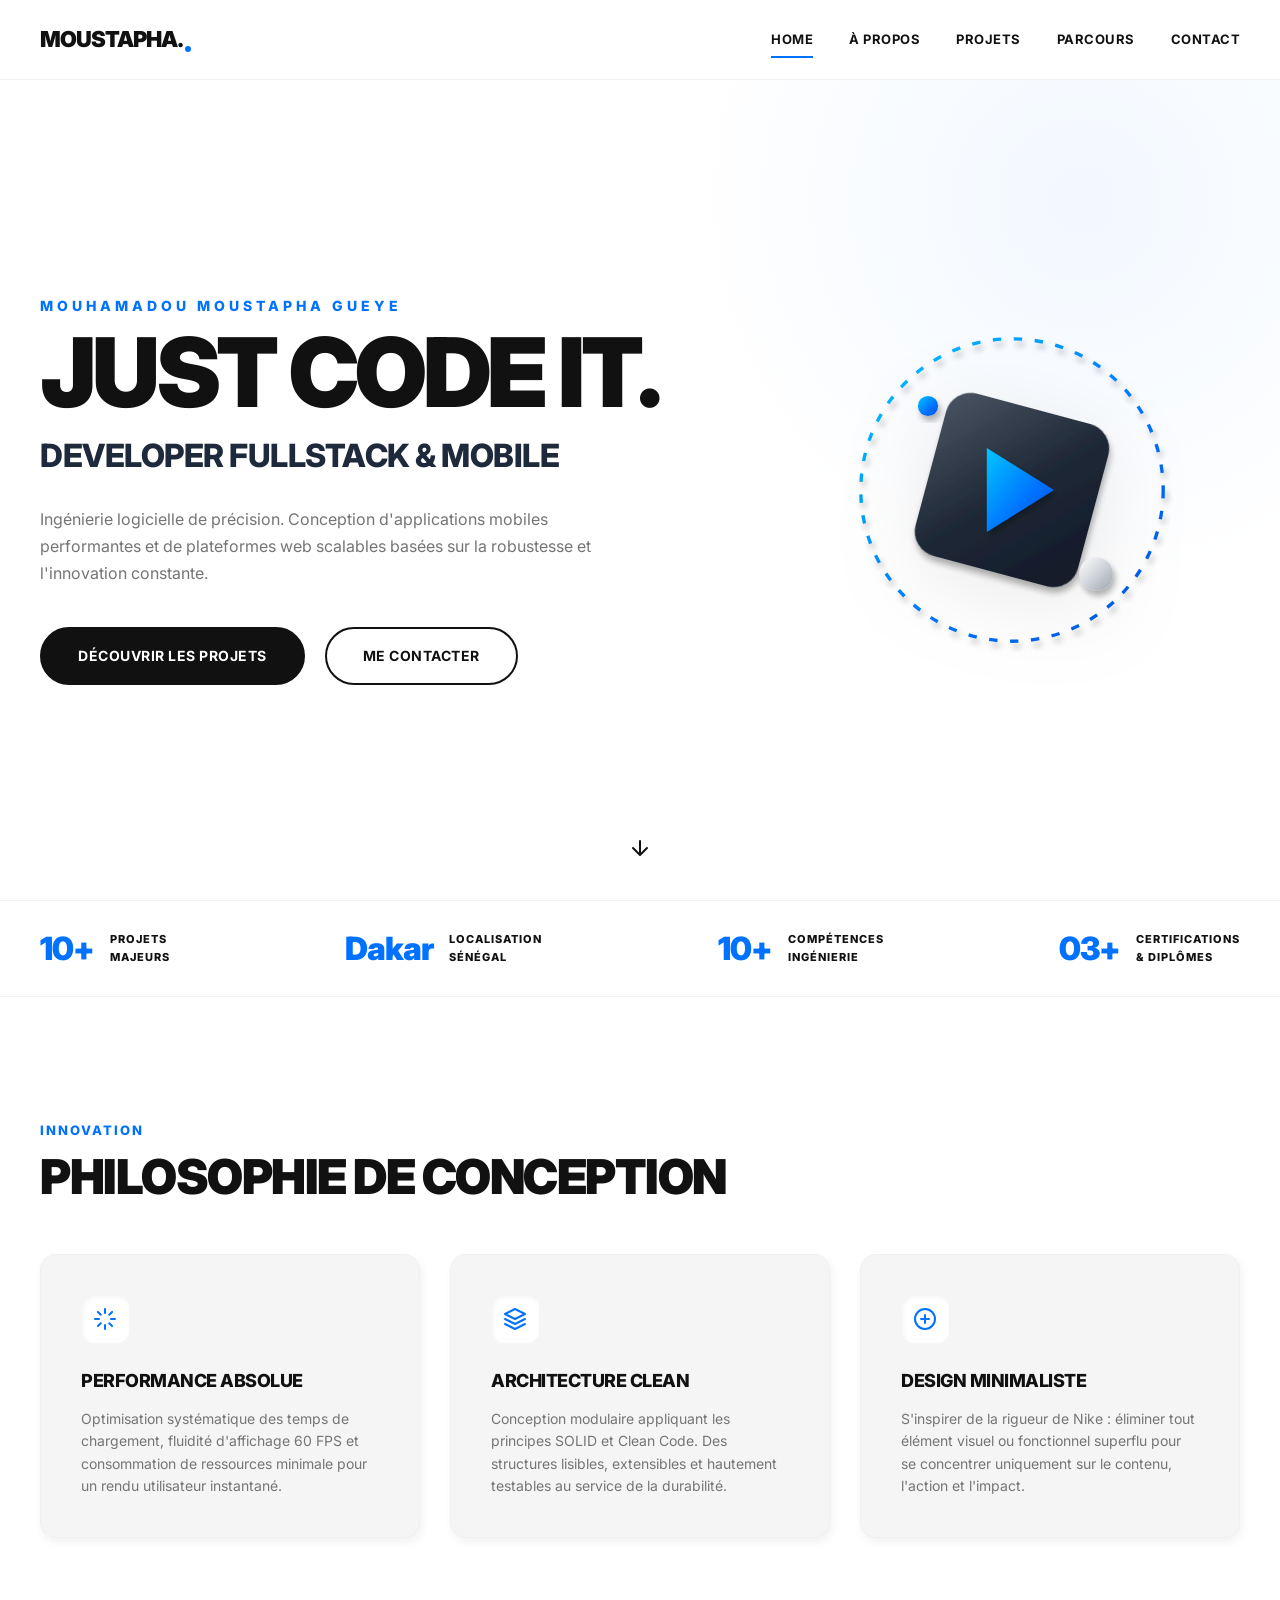
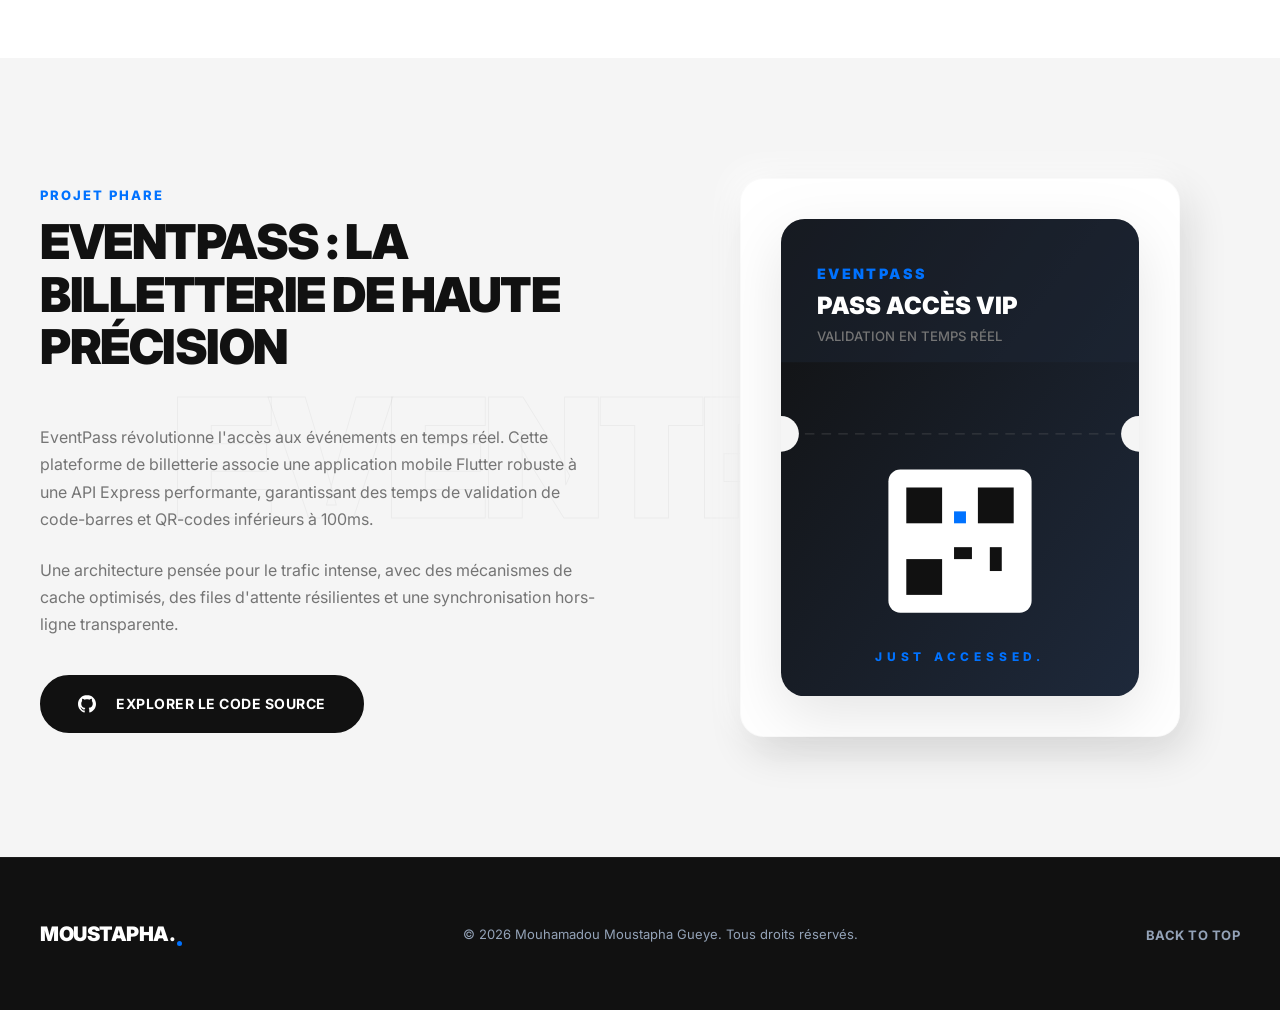
==== index.html @ a635ff98 "its mine" ====
<!DOCTYPE html>
<html lang="fr">

<head>
    <meta charset="UTF-8">
    <meta name="viewport" content="width=device-width, initial-scale=1.0">
    <title>MOUSTAPHA. | Développeur Fullstack & Mobile (Home)</title>
    <meta name="description"
        content="Page d'accueil du portfolio de Mouhamadou Moustapha Gueye. Ingénierie logicielle de précision.">
    <!-- Google Fonts: Inter -->
    <link rel="preconnect" href="https://fonts.googleapis.com">
    <link rel="preconnect" href="https://fonts.gstatic.com" crossorigin>
    <link href="https://fonts.googleapis.com/css2?family=Inter:wght@300;400;500;600;700;800;900&display=swap"
        rel="stylesheet">
    <!-- Main Stylesheet -->
    <link rel="stylesheet" href="style.css">
</head>

<body>

    <!-- Header / Navigation -->
    <header class="site-header">
        <div class="header-container">
            <a href="index.html" class="logo" id="logo-nav">MOUSTAPHA.</a>

            <nav class="nav-links" id="nav-links">
                <a href="index.html" class="nav-link">Home</a>
                <a href="about.html" class="nav-link">À Propos</a>
                <a href="projects.html" class="nav-link">Projets</a>
                <a href="skills.html" class="nav-link">Parcours</a>
                <a href="contact.html" class="nav-link">Contact</a>
            </nav>

            <button class="mobile-menu-btn" id="mobile-menu-btn" aria-label="Menu principal">
                <span class="bar"></span>
                <span class="bar"></span>
                <span class="bar"></span>
            </button>
        </div>
    </header>

    <!-- Hero Section -->
    <section id="home" class="hero-section">
        <div class="hero-bg-accent"></div>
        <div class="hero-container">
            <div class="hero-content">
                <p class="hero-tagline scroll-anim">MOUHAMADOU MOUSTAPHA GUEYE</p>
                <h1 class="hero-title scroll-anim">
                    JUST CODE IT.
                </h1>
                <h2 class="hero-subtitle scroll-anim">
                    DEVELOPER FULLSTACK & MOBILE
                </h2>
                <p class="hero-description scroll-anim">
                    Ingénierie logicielle de précision. Conception d'applications mobiles performantes et de plateformes
                    web scalables basées sur la robustesse et l'innovation constante.
                </p>
                <div class="hero-actions scroll-anim">
                    <a href="projects.html" class="btn btn-primary" id="hero-btn-projects">Découvrir les Projets</a>
                    <a href="contact.html" class="btn btn-secondary" id="hero-btn-contact">Me Contacter</a>
                </div>
            </div>
            <div class="hero-visual scroll-anim">
                <!-- Abstract visual representation -->
                <svg class="hero-svg-graphic" viewBox="0 0 500 500" fill="none" xmlns="http://www.w3.org/2000/svg">
                    <defs>
                        <linearGradient id="gradient-azur-3d" x1="0%" y1="0%" x2="100%" y2="100%">
                            <stop offset="0%" stop-color="#00C6FF" />
                            <stop offset="60%" stop-color="#0072FF" />
                            <stop offset="100%" stop-color="#0052D4" />
                        </linearGradient>
                        <linearGradient id="gradient-dark-3d" x1="0%" y1="0%" x2="100%" y2="100%">
                            <stop offset="0%" stop-color="#4B5563" />
                            <stop offset="50%" stop-color="#1F2937" />
                            <stop offset="100%" stop-color="#111827" />
                        </linearGradient>
                        <linearGradient id="gradient-steel-3d" x1="0%" y1="0%" x2="100%" y2="100%">
                            <stop offset="0%" stop-color="#FFFFFF" />
                            <stop offset="50%" stop-color="#D1D5DB" />
                            <stop offset="100%" stop-color="#9CA3AF" />
                        </linearGradient>
                        <filter id="shadow-3d" x="-20%" y="-20%" width="150%" height="150%">
                            <feDropShadow dx="3" dy="6" stdDeviation="4" flood-color="#000000" flood-opacity="0.3" />
                        </filter>
                    </defs>
                    <circle cx="250" cy="250" r="180" stroke="url(#gradient-azur-3d)" stroke-width="4"
                        filter="url(#shadow-3d)" stroke-dasharray="10 15" />
                    <rect x="150" y="150" width="200" height="200" rx="30" fill="url(#gradient-dark-3d)"
                        filter="url(#shadow-3d)" transform="rotate(15 250 250)" />
                    <path d="M220 200L300 250L220 300Z" fill="url(#gradient-azur-3d)" filter="url(#shadow-3d)" />
                    <circle cx="150" cy="150" r="12" fill="url(#gradient-azur-3d)" filter="url(#shadow-3d)" />
                    <circle cx="350" cy="350" r="20" fill="url(#gradient-steel-3d)" filter="url(#shadow-3d)" />
                </svg>
            </div>
        </div>
        <div class="scroll-down-indicator">
            <a href="about.html" aria-label="Défiler vers le bas">
                <svg class="scroll-arrow" viewBox="0 0 24 24" width="24" height="24">
                    <path d="M12 5V19M12 19L5 12M12 19L19 12" stroke="#111111" stroke-width="2" stroke-linecap="round"
                        stroke-linejoin="round" />
                </svg>
            </a>
        </div>
    </section>

    <!-- Highlights Band -->
    <div class="home-highlights-band scroll-anim">
        <div class="container highlights-container">
            <div class="highlight-item">
                <span class="highlight-val">10+</span>
                <span class="highlight-txt">Projets<br>Majeurs</span>
            </div>
            <div class="highlight-item">
                <span class="highlight-val">Dakar</span>
                <span class="highlight-txt">Localisation<br>Sénégal</span>
            </div>
            <div class="highlight-item">
                <span class="highlight-val">10+</span>
                <span class="highlight-txt">Compétences<br>Ingénierie</span>
            </div>
            <div class="highlight-item">
                <span class="highlight-val">03+</span>
                <span class="highlight-txt">Certifications<br>& Diplômes</span>
            </div>
        </div>
    </div>

    <!-- Piliers / Philosophie Section -->
    <section class="philosophy-section">
        <div class="container">
            <div class="section-header scroll-anim">
                <span class="section-tag">INNOVATION</span>
                <h2 class="section-title">PHILOSOPHIE DE CONCEPTION</h2>
            </div>

            <div class="philosophy-grid">
                <!-- Card 1: Performance -->
                <div class="philosophy-card scroll-anim" id="phi-performance">
                    <div class="phi-icon">
                        <!-- Speed Gauge SVG -->
                        <svg viewBox="0 0 24 24" width="24" height="24" fill="none" stroke="#0072FF" stroke-width="2"
                            stroke-linecap="round" stroke-linejoin="round">
                            <path
                                d="M12 2v4M12 18v4M4.93 4.93l2.83 2.83M16.24 16.24l2.83 2.83M2 12h4M18 12h4M4.93 19.07l2.83-2.83M16.24 7.76l2.83-2.83" />
                        </svg>
                    </div>
                    <h3>Performance Absolue</h3>
                    <p>Optimisation systématique des temps de chargement, fluidité d'affichage 60 FPS et consommation de
                        ressources minimale pour un rendu utilisateur instantané.</p>
                </div>

                <!-- Card 2: Clean Code -->
                <div class="philosophy-card scroll-anim" id="phi-architecture">
                    <div class="phi-icon">
                        <!-- Layers / Code Structure SVG -->
                        <svg viewBox="0 0 24 24" width="24" height="24" fill="none" stroke="#0072FF" stroke-width="2"
                            stroke-linecap="round" stroke-linejoin="round">
                            <polygon points="12 2 2 7 12 12 22 7 12 2" />
                            <polyline points="2 17 12 22 22 17" />
                            <polyline points="2 12 12 17 22 12" />
                        </svg>
                    </div>
                    <h3>Architecture Clean</h3>
                    <p>Conception modulaire appliquant les principes SOLID et Clean Code. Des structures lisibles,
                        extensibles et hautement testables au service de la durabilité.</p>
                </div>

                <!-- Card 3: Minimalist Design -->
                <div class="philosophy-card scroll-anim" id="phi-minimalism">
                    <div class="phi-icon">
                        <!-- Compass / Geometry SVG -->
                        <svg viewBox="0 0 24 24" width="24" height="24" fill="none" stroke="#0072FF" stroke-width="2"
                            stroke-linecap="round" stroke-linejoin="round">
                            <circle cx="12" cy="12" r="10" />
                            <path d="M12 8v8M8 12h8" />
                        </svg>
                    </div>
                    <h3>Design Minimaliste</h3>
                    <p>S'inspirer de la rigueur de Nike : éliminer tout élément visuel ou fonctionnel superflu pour se
                        concentrer uniquement sur le contenu, l'action et l'impact.</p>
                </div>
            </div>
        </div>
    </section>

    <!-- Section Projet Phare (Nike Billboard Style) -->
    <section class="featured-project-section">
        <div class="bg-watermark-text">EVENTPASS</div>

        <div class="container">
            <div class="featured-grid">

                <!-- Left: Info -->
                <div class="featured-info scroll-anim">
                    <div class="section-header">
                        <span class="section-tag">PROJET PHARE</span>
                        <h2 class="section-title">EVENTPASS : LA BILLETTERIE DE HAUTE PRÉCISION</h2>
                    </div>
                    <p class="about-paragraph" style="margin-bottom: 24px;">
                        EventPass révolutionne l'accès aux événements en temps réel. Cette plateforme de billetterie
                        associe une application mobile Flutter robuste à une API Express performante, garantissant des
                        temps de validation de code-barres et QR-codes inférieurs à 100ms.
                    </p>
                    <p class="about-paragraph" style="margin-bottom: 36px;">
                        Une architecture pensée pour le trafic intense, avec des mécanismes de cache optimisés, des
                        files d'attente résilientes et une synchronisation hors-ligne transparente.
                    </p>

                    <a href="https://github.com/Baay-Faal/eventpass.git" target="_blank" rel="noopener noreferrer"
                        class="btn btn-primary" id="featured-btn-github">
                        <svg viewBox="0 0 24 24" width="18" height="18" fill="#FFFFFF" style="display: inline-block; vertical-align: middle; margin-right: 8px;">
                            <path d="M12 0C5.37 0 0 5.37 0 12c0 5.302 3.438 9.8 8.207 11.387.599.111.793-.261.793-.577v-2.234c-3.338.724-4.033-1.416-4.033-1.416-.546-1.387-1.333-1.756-1.333-1.756-1.089-.745.083-.729.083-.729 1.205.084 1.839 1.237 1.839 1.237 1.07 1.834 2.807 1.304 3.492.997.107-.775.418-1.305.762-1.604-2.665-.305-5.467-1.334-5.467-5.93 0-1.311.469-2.381 1.235-3.221-.124-.303-.535-1.524.117-3.176 0 0 1.008-.322 3.301 1.23.957-.266 1.983-.399 3.003-.404 1.02.005 2.047.138 3.006.404 2.291-1.552 3.297-1.23 3.297-1.23.653 1.653.242 2.874.118 3.176.77.84 1.235 1.911 1.235 3.221 0 4.609-2.807 5.624-5.479 5.921.43.372.823 1.102.823 2.222v3.293c0 .319.192.694.801.576 4.765-1.589 8.199-6.086 8.199-11.386 0-6.627-5.373-12-12-12z"/>
                        </svg>
                        <span>Explorer le code source</span>
                    </a>
                </div>

                <!-- Right: Visual Ticket Mockup (Nike Ad Visual Style) -->
                <div class="featured-visual scroll-anim">
                    <div class="featured-card-3d">
                        <!-- 3D Ticket SVG Graphic -->
                        <svg viewBox="0 0 300 400" width="100%" height="auto"
                            style="filter: drop-shadow(0 20px 30px rgba(0,0,0,0.1));">
                            <defs>
                                <linearGradient id="ticket-grad" x1="0%" y1="0%" x2="100%" y2="100%">
                                    <stop offset="0%" stop-color="#111111" />
                                    <stop offset="100%" stop-color="#1E293B" />
                                </linearGradient>
                            </defs>
                            <!-- Card background -->
                            <rect width="300" height="400" rx="20" fill="url(#ticket-grad)" />
                            <!-- Glowing Top Border Accent -->
                            <path d="M 20 0 L 280 0 A 20 20 0 0 1 300 20 L 300 120 L 0 120 L 0 20 A 20 20 0 0 1 20 0 Z"
                                fill="#1E293B" opacity="0.4" />

                            <!-- Header Info -->
                            <text x="30" y="50" font-family="'Inter', sans-serif" font-weight="900" font-size="12"
                                fill="#0072FF" letter-spacing="2">EVENTPASS</text>
                            <text x="30" y="80" font-family="'Inter', sans-serif" font-weight="900" font-size="20"
                                fill="#FFFFFF">PASS ACCÈS VIP</text>
                            <text x="30" y="102" font-family="'Inter', sans-serif" font-weight="500" font-size="11"
                                fill="#757575">VALIDATION EN TEMPS RÉEL</text>

                            <!-- Middle cutouts (Ticket style) -->
                            <circle cx="0" cy="180" r="15" fill="#F5F5F5" />
                            <circle cx="300" cy="180" r="15" fill="#F5F5F5" />
                            <line x1="20" y1="180" x2="280" y2="180" stroke="#757575" stroke-dasharray="8 6"
                                stroke-width="1" opacity="0.3" />

                            <!-- Main Visual Code Representation (Abstract QR-code overlay) -->
                            <rect x="90" y="210" width="120" height="120" rx="10" fill="#FFFFFF" />
                            <!-- QR code lines -->
                            <rect x="105" y="225" width="30" height="30" fill="#111111" />
                            <rect x="165" y="225" width="30" height="30" fill="#111111" />
                            <rect x="105" y="285" width="30" height="30" fill="#111111" />
                            <!-- Little code details -->
                            <rect x="145" y="245" width="10" height="10" fill="#0072FF" />
                            <rect x="145" y="275" width="15" height="10" fill="#111111" />
                            <rect x="175" y="275" width="10" height="20" fill="#111111" />

                            <!-- Slogan -->
                            <text x="150" y="370" font-family="'Inter', sans-serif" font-weight="800" font-size="10"
                                fill="#0072FF" letter-spacing="4" text-anchor="middle">JUST ACCESSED.</text>
                        </svg>
                    </div>
                </div>

            </div>
        </div>
    </section>

    <!-- Footer -->
    <footer class="site-footer">
        <div class="container footer-container">
            <span class="footer-logo">MOUSTAPHA.</span>
            <p class="footer-copyright">&copy; 2026 Mouhamadou Moustapha Gueye. Tous droits réservés.</p>
            <div class="footer-bottom-links">
                <a href="#home">Back to top</a>
            </div>
        </div>
    </footer>

    <!-- Main JavaScript File -->
    <script src="script.js"></script>
</body>

</html>
---- style.css ----
/* ==========================================================================
   CSS DESIGN SYSTEM - NIKE INSPIRED DEVELOPER PORTFOLIO
   ========================================================================== */

/* --- Fonts & Root Variables --- */
:root {
    --color-azur: #0072FF;
    --color-azur-hover: #0052D4;
    --color-azur-light: rgba(0, 114, 255, 0.08);
    --color-dark: #111111;
    --color-gray-dark: #1E293B;
    --color-gray-medium: #757575;
    --color-gray-light: #F5F5F5;
    --color-white: #FFFFFF;
    
    --font-primary: 'Inter', -apple-system, BlinkMacSystemFont, "Segoe UI", Roboto, Helvetica, Arial, sans-serif;
    --header-height: 80px;
    --transition-smooth: all 0.4s cubic-bezier(0.16, 1, 0.3, 1);
    --transition-fast: all 0.2s ease;
    
    /* Premium 3D Shadow Tokens */
    --shadow-3d-sm: 2px 4px 10px rgba(0, 0, 0, 0.06), -2px -2px 10px rgba(255, 255, 255, 0.8);
    --shadow-3d-md: 4px 8px 24px rgba(0, 0, 0, 0.08), -4px -4px 20px rgba(255, 255, 255, 0.9);
    --shadow-3d-lg: 8px 16px 40px rgba(0, 0, 0, 0.12), -8px -8px 30px rgba(255, 255, 255, 0.9);
    --shadow-inset-3d: inset 2px 2px 5px rgba(0, 0, 0, 0.05), inset -2px -2px 5px rgba(255, 255, 255, 0.8);
}

/* --- Reset & Base Styles --- */
*, *::before, *::after {
    box-sizing: border-box;
    margin: 0;
    padding: 0;
}

html {
    scroll-behavior: smooth;
    scroll-padding-top: var(--header-height);
}

body {
    font-family: var(--font-primary);
    background-color: var(--color-white);
    color: var(--color-dark);
    line-height: 1.6;
    overflow-x: hidden;
    -webkit-font-smoothing: antialiased;
}

.container {
    width: 100%;
    max-width: 1300px;
    margin: 0 auto;
    padding: 0 40px;
}

a {
    color: inherit;
    text-decoration: none;
    transition: var(--transition-fast);
}

ul {
    list-style: none;
}

img, svg {
    max-width: 100%;
    height: auto;
    display: block;
}

/* --- Reusable Section Headers --- */
.section-header {
    margin-bottom: 50px;
}

.section-tag {
    font-size: 13px;
    font-weight: 800;
    letter-spacing: 2px;
    color: var(--color-azur);
    display: inline-block;
    margin-bottom: 10px;
    text-transform: uppercase;
}

.section-title {
    font-size: clamp(2rem, 4vw, 3rem);
    font-weight: 900;
    letter-spacing: -1.5px;
    text-transform: uppercase;
    line-height: 1.1;
    color: var(--color-dark);
}

/* --- Buttons --- */
.btn {
    display: inline-flex;
    align-items: center;
    justify-content: center;
    gap: 12px;
    padding: 16px 36px;
    font-size: 14px;
    font-weight: 700;
    letter-spacing: 0.5px;
    text-transform: uppercase;
    border-radius: 30px;
    cursor: pointer;
    transition: var(--transition-smooth);
    border: 2px solid transparent;
    text-align: center;
}

.btn-primary {
    background-color: var(--color-dark);
    color: var(--color-white);
    border-color: var(--color-dark);
}

.btn-primary:hover {
    background-color: var(--color-azur);
    border-color: var(--color-azur);
    transform: translateY(-2px);
    box-shadow: 0 10px 20px rgba(0, 114, 255, 0.2);
}

.btn-secondary {
    background-color: transparent;
    color: var(--color-dark);
    border-color: var(--color-dark);
}

.btn-secondary:hover {
    background-color: var(--color-gray-light);
    border-color: var(--color-azur);
    color: var(--color-azur);
    transform: translateY(-2px);
}

.btn-full-width {
    width: 100%;
}

.btn-icon {
    transition: transform 0.3s ease;
}

.btn:hover .btn-icon {
    transform: translate(3px, -2px);
}

/* --- Header / Navigation --- */
.site-header {
    position: fixed;
    top: 0;
    left: 0;
    width: 100%;
    height: var(--header-height);
    background: rgba(255, 255, 255, 0.95);
    backdrop-filter: blur(15px);
    -webkit-backdrop-filter: blur(15px);
    border-bottom: 1px solid rgba(0, 0, 0, 0.05);
    z-index: 1000;
    transition: var(--transition-smooth);
}

.site-header.scrolled {
    height: 70px;
    box-shadow: 0 10px 30px rgba(0, 0, 0, 0.04);
}

.header-container {
    max-width: 1400px;
    height: 100%;
    margin: 0 auto;
    padding: 0 40px;
    display: flex;
    align-items: center;
    justify-content: space-between;
}

.logo {
    font-size: 22px;
    font-weight: 900;
    letter-spacing: -1px;
    color: var(--color-dark);
    position: relative;
}

.logo::after {
    content: '';
    position: absolute;
    width: 6px;
    height: 6px;
    background-color: var(--color-azur);
    border-radius: 50%;
    bottom: 5px;
    right: -8px;
}

.nav-links {
    display: flex;
    gap: 36px;
}

.nav-link {
    font-size: 13px;
    font-weight: 700;
    letter-spacing: 0.5px;
    text-transform: uppercase;
    color: var(--color-dark);
    position: relative;
    padding: 8px 0;
}

.nav-link::after {
    content: '';
    position: absolute;
    bottom: 0;
    left: 0;
    width: 100%;
    height: 2px;
    background-color: var(--color-azur);
    transform: scaleX(0);
    transform-origin: right;
    transition: transform 0.3s cubic-bezier(0.16, 1, 0.3, 1);
}

.nav-link:hover::after,
.nav-link.active::after {
    transform: scaleX(1);
    transform-origin: left;
}

.nav-link:hover {
    color: var(--color-azur);
}

.mobile-menu-btn {
    display: none;
    background: none;
    border: none;
    cursor: pointer;
    flex-direction: column;
    gap: 6px;
    padding: 4px;
    z-index: 1001;
}

.mobile-menu-btn .bar {
    width: 25px;
    height: 2px;
    background-color: var(--color-dark);
    transition: var(--transition-fast);
}

/* Hamburger State */
.mobile-menu-btn.active .bar:nth-child(1) {
    transform: translateY(8px) rotate(45deg);
    background-color: var(--color-azur);
}
.mobile-menu-btn.active .bar:nth-child(2) {
    opacity: 0;
}
.mobile-menu-btn.active .bar:nth-child(3) {
    transform: translateY(-8px) rotate(-45deg);
    background-color: var(--color-azur);
}

/* --- Hero Section --- */
.hero-section {
    position: relative;
    min-height: 100vh;
    padding-top: var(--header-height);
    display: flex;
    align-items: center;
    background-color: var(--color-white);
    overflow: hidden;
}

.hero-bg-accent {
    position: absolute;
    top: -200px;
    right: -200px;
    width: 800px;
    height: 800px;
    border-radius: 50%;
    background: radial-gradient(circle, rgba(0, 114, 255, 0.05) 0%, rgba(255, 255, 255, 0) 70%);
    z-index: 0;
    pointer-events: none;
}

.hero-container {
    width: 100%;
    max-width: 1300px;
    margin: 0 auto;
    padding: 0 40px;
    display: grid;
    grid-template-columns: 1.2fr 0.8fr;
    gap: 60px;
    align-items: center;
    position: relative;
    z-index: 2;
}

.hero-tagline {
    font-size: 14px;
    font-weight: 800;
    letter-spacing: 4px;
    color: var(--color-azur);
    margin-bottom: 12px;
    text-transform: uppercase;
}

.hero-title {
    font-size: clamp(3rem, 7.5vw, 6rem);
    font-weight: 900;
    line-height: 0.9;
    letter-spacing: -4px;
    text-transform: uppercase;
    color: var(--color-dark);
    margin-bottom: 15px;
}

.hero-subtitle {
    font-size: clamp(1.2rem, 2.5vw, 2rem);
    font-weight: 800;
    letter-spacing: -0.5px;
    text-transform: uppercase;
    color: var(--color-gray-dark);
    margin-bottom: 24px;
}

.hero-description {
    font-size: 16px;
    color: var(--color-gray-medium);
    max-width: 580px;
    margin-bottom: 40px;
    line-height: 1.7;
}

.hero-actions {
    display: flex;
    gap: 20px;
    flex-wrap: wrap;
}

.hero-visual {
    display: flex;
    justify-content: center;
    align-items: center;
}

.hero-svg-graphic {
    width: 100%;
    max-width: 420px;
    filter: drop-shadow(0 20px 40px rgba(0, 0, 0, 0.08));
    animation: floatGraphic 6s ease-in-out infinite;
}

@keyframes floatGraphic {
    0%, 100% {
        transform: translateY(0) rotate(0deg);
    }
    50% {
        transform: translateY(-15px) rotate(2deg);
    }
}

.scroll-down-indicator {
    position: absolute;
    bottom: 40px;
    left: 50%;
    transform: translateX(-50%);
    z-index: 5;
    animation: bounceIndicator 2s infinite;
}

.scroll-arrow {
    display: block;
}

@keyframes bounceIndicator {
    0%, 20%, 50%, 80%, 100% {
        transform: translate(-50%, 0);
    }
    40% {
        transform: translate(-50%, -10px);
    }
    60% {
        transform: translate(-50%, -5px);
    }
}

/* --- À Propos (About Me) --- */
.about-section {
    padding: 120px 0;
    background-color: var(--color-white);
    border-top: 1px solid rgba(0, 0, 0, 0.05);
}

.about-grid {
    display: grid;
    grid-template-columns: 1.2fr 0.8fr;
    gap: 80px;
    align-items: center;
}

.about-highlight {
    font-size: clamp(1.4rem, 2.5vw, 2rem);
    font-weight: 700;
    line-height: 1.3;
    color: var(--color-dark);
    margin-bottom: 24px;
    letter-spacing: -0.5px;
}

.about-paragraph {
    font-size: 16px;
    color: var(--color-gray-medium);
    margin-bottom: 20px;
    line-height: 1.7;
}

.stats-grid {
    display: grid;
    grid-template-columns: repeat(3, 1fr);
    gap: 20px;
    margin-top: 40px;
}

.stat-card {
    background-color: var(--color-gray-light);
    padding: 24px 20px;
    border-radius: 12px;
    box-shadow: var(--shadow-3d-sm);
    transition: var(--transition-smooth);
}

.stat-card:hover {
    transform: translateY(-5px);
    box-shadow: var(--shadow-3d-md);
}

.stat-num {
    display: block;
    font-size: 32px;
    font-weight: 900;
    color: var(--color-azur);
    line-height: 1.1;
    margin-bottom: 6px;
}

.stat-label {
    font-size: 12px;
    font-weight: 700;
    color: var(--color-dark);
    text-transform: uppercase;
    letter-spacing: 0.5px;
}

.about-visual {
    display: flex;
    justify-content: center;
}

.experience-badge-3d {
    background-color: var(--color-white);
    padding: 40px;
    border-radius: 24px;
    box-shadow: var(--shadow-3d-md);
    width: 100%;
    max-width: 360px;
    text-align: center;
    border: 1px solid rgba(0, 0, 0, 0.02);
    transition: var(--transition-smooth);
}

.experience-badge-3d:hover {
    transform: scale(1.03) rotate(1deg);
    box-shadow: var(--shadow-3d-lg);
}

.badge-inner {
    display: flex;
    flex-direction: column;
    align-items: center;
}

.badge-icon-svg {
    margin-bottom: 24px;
}

.badge-title {
    font-size: 18px;
    font-weight: 800;
    color: var(--color-dark);
    margin-bottom: 6px;
    text-transform: uppercase;
}

.badge-desc {
    font-size: 13px;
    color: var(--color-gray-medium);
    font-weight: 500;
}

/* --- Projets Section (Nike Catalog Style) --- */
.projects-section {
    padding: 120px 0;
    background-color: var(--color-gray-light);
}

.projects-grid {
    display: grid;
    grid-template-columns: repeat(auto-fill, minmax(350px, 1fr));
    gap: 30px;
}

.project-card {
    background-color: var(--color-white);
    border-radius: 16px;
    overflow: hidden;
    display: flex;
    flex-direction: column;
    box-shadow: var(--shadow-3d-sm);
    transition: var(--transition-smooth);
    border: 1px solid rgba(0, 0, 0, 0.01);
}

.project-card:hover {
    transform: translateY(-8px);
    box-shadow: var(--shadow-3d-lg);
}

.project-card-header {
    padding: 24px 28px 0;
    display: flex;
    justify-content: space-between;
    align-items: flex-start;
}

.project-badge {
    font-size: 11px;
    font-weight: 800;
    color: var(--color-gray-medium);
    text-transform: uppercase;
    letter-spacing: 1px;
    background: var(--color-gray-light);
    padding: 6px 12px;
    border-radius: 15px;
}

.project-card-icon {
    display: flex;
    align-items: center;
    justify-content: center;
    padding: 8px;
    border-radius: 8px;
    background: var(--color-gray-light);
}

.project-card-body {
    padding: 24px 28px;
    flex-grow: 1;
}

.project-name {
    font-size: 22px;
    font-weight: 900;
    color: var(--color-dark);
    margin-bottom: 12px;
    text-transform: uppercase;
    letter-spacing: -0.5px;
}

.project-desc {
    font-size: 14px;
    color: var(--color-gray-medium);
    margin-bottom: 24px;
    line-height: 1.6;
}

.project-tech-tags {
    display: flex;
    flex-wrap: wrap;
    gap: 8px;
}

.tech-tag {
    font-size: 12px;
    font-weight: 600;
    color: var(--color-gray-dark);
    background-color: var(--color-gray-light);
    padding: 4px 10px;
    border-radius: 4px;
    border: 1px solid rgba(0, 0, 0, 0.03);
}

.project-card-footer {
    padding: 0 28px 28px;
}

.project-link {
    display: inline-flex;
    align-items: center;
    gap: 8px;
    font-size: 14px;
    font-weight: 700;
    text-transform: uppercase;
    letter-spacing: 0.5px;
    color: var(--color-dark);
    position: relative;
    padding-bottom: 4px;
}

.project-link::after {
    content: '';
    position: absolute;
    bottom: 0;
    left: 0;
    width: 100%;
    height: 2px;
    background-color: var(--color-azur);
    transform: scaleX(0);
    transform-origin: right;
    transition: transform 0.3s cubic-bezier(0.16, 1, 0.3, 1);
}

.link-arrow {
    transition: transform 0.3s ease;
}

.project-link:hover {
    color: var(--color-azur);
}

.project-link:hover::after {
    transform: scaleX(1);
    transform-origin: left;
}

.project-link:hover .link-arrow {
    transform: translateX(4px);
}

/* --- Parcours & Compétences Section --- */
.skills-section {
    padding: 120px 0;
    background-color: var(--color-white);
}

.skills-grid-layout {
    display: grid;
    grid-template-columns: 1fr 1fr;
    gap: 80px;
}

/* Timeline Layout */
.timeline {
    position: relative;
    padding-left: 32px;
    margin-top: 30px;
}

.timeline::before {
    content: '';
    position: absolute;
    left: 4px;
    top: 10px;
    bottom: 10px;
    width: 2px;
    background-color: var(--color-gray-light);
}

.timeline-item {
    position: relative;
    margin-bottom: 48px;
}

.timeline-item:last-child {
    margin-bottom: 0;
}

.timeline-dot-3d {
    position: absolute;
    left: -32px;
    top: 6px;
    width: 10px;
    height: 10px;
    border-radius: 50%;
    background-color: var(--color-azur);
    border: 3px solid var(--color-white);
    box-shadow: 0 0 0 4px rgba(0, 114, 255, 0.15), var(--shadow-3d-sm);
    transition: var(--transition-smooth);
}

.timeline-item:hover .timeline-dot-3d {
    background-color: var(--color-dark);
    box-shadow: 0 0 0 6px rgba(17, 17, 17, 0.15), var(--shadow-3d-md);
    transform: scale(1.2);
}

.timeline-content {
    background-color: var(--color-gray-light);
    padding: 30px;
    border-radius: 16px;
    box-shadow: var(--shadow-3d-sm);
    border: 1px solid rgba(0, 0, 0, 0.01);
    transition: var(--transition-smooth);
}

.timeline-item:hover .timeline-content {
    transform: translateX(5px);
    box-shadow: var(--shadow-3d-md);
    background-color: var(--color-white);
    border-color: rgba(0, 114, 255, 0.1);
}

.timeline-date {
    font-size: 11px;
    font-weight: 800;
    color: var(--color-azur);
    letter-spacing: 1.5px;
    display: inline-block;
    margin-bottom: 8px;
}

.timeline-title {
    font-size: 18px;
    font-weight: 800;
    color: var(--color-dark);
    margin-bottom: 4px;
    text-transform: uppercase;
}

.timeline-institution {
    font-size: 13px;
    font-weight: 700;
    color: var(--color-gray-dark);
    margin-bottom: 12px;
}

.timeline-desc {
    font-size: 14px;
    color: var(--color-gray-medium);
    line-height: 1.6;
}

/* Skills Grid */
.skills-category-title {
    font-size: 14px;
    font-weight: 800;
    text-transform: uppercase;
    letter-spacing: 1px;
    color: var(--color-gray-medium);
    margin: 30px 0 20px;
}

.skills-grid {
    display: grid;
    grid-template-columns: repeat(auto-fill, minmax(110px, 1fr));
    gap: 16px;
}

.skill-item-3d {
    background-color: var(--color-white);
    border-radius: 12px;
    padding: 20px 10px;
    display: flex;
    flex-direction: column;
    align-items: center;
    justify-content: center;
    box-shadow: var(--shadow-3d-sm);
    border: 1px solid rgba(0, 0, 0, 0.02);
    transition: var(--transition-smooth);
    text-align: center;
}

.skill-item-3d:hover {
    transform: translateY(-5px) scale(1.05);
    box-shadow: var(--shadow-3d-md);
    border-color: var(--color-azur-light);
}

.skill-icon {
    margin-bottom: 12px;
    transition: transform 0.3s ease;
    width: 40px;
    height: 40px;
    display: flex;
    align-items: center;
    justify-content: center;
}

.skill-icon svg,
.skill-icon img {
    width: 100%;
    height: 100%;
    object-fit: contain;
}

.skill-item-3d:hover .skill-icon {
    transform: scale(1.1) rotate(3deg);
}

.skill-name {
    font-size: 12px;
    font-weight: 700;
    color: var(--color-dark);
    text-transform: uppercase;
}

/* --- Contact Section --- */
.contact-section {
    padding: 120px 0;
    background-color: var(--color-gray-light);
}

.contact-layout {
    display: grid;
    grid-template-columns: 0.9fr 1.1fr;
    gap: 80px;
    align-items: start;
}

.contact-sub {
    font-size: 16px;
    color: var(--color-gray-medium);
    margin-top: 15px;
    margin-bottom: 40px;
    line-height: 1.7;
}

.contact-channels {
    display: flex;
    flex-direction: column;
    gap: 20px;
}

.channel-card-3d {
    background-color: var(--color-white);
    padding: 24px;
    border-radius: 16px;
    display: flex;
    align-items: center;
    gap: 20px;
    box-shadow: var(--shadow-3d-sm);
    border: 1px solid rgba(0, 0, 0, 0.01);
    transition: var(--transition-smooth);
}

.channel-card-3d:hover {
    transform: translateX(8px);
    box-shadow: var(--shadow-3d-md);
    border-color: var(--color-azur-light);
}

.channel-icon {
    background-color: var(--color-gray-light);
    width: 48px;
    height: 48px;
    border-radius: 50%;
    display: flex;
    align-items: center;
    justify-content: center;
    flex-shrink: 0;
    box-shadow: var(--shadow-inset-3d);
}

.channel-icon svg,
.channel-icon img {
    width: 24px;
    height: 24px;
    object-fit: contain;
}

.project-link img,
.btn-icon img,
.btn img {
    width: 18px;
    height: 18px;
    object-fit: contain;
    display: inline-block;
    vertical-align: middle;
}

.channel-details {
    display: flex;
    flex-direction: column;
}

.channel-title {
    font-size: 12px;
    font-weight: 800;
    color: var(--color-gray-medium);
    text-transform: uppercase;
    letter-spacing: 0.5px;
}

.channel-value {
    font-size: 15px;
    font-weight: 700;
    color: var(--color-dark);
}

/* Elegant Form Styling */
.contact-form-block {
    background-color: var(--color-white);
    padding: 50px;
    border-radius: 24px;
    box-shadow: var(--shadow-3d-md);
    border: 1px solid rgba(0, 0, 0, 0.02);
}

.elegant-form {
    display: flex;
    flex-direction: column;
    gap: 28px;
}

.form-group {
    display: flex;
    flex-direction: column;
    gap: 8px;
}

.form-group label {
    font-size: 12px;
    font-weight: 800;
    text-transform: uppercase;
    letter-spacing: 1px;
    color: var(--color-dark);
}

.form-group input,
.form-group textarea {
    font-family: var(--font-primary);
    font-size: 14px;
    font-weight: 500;
    padding: 16px 20px;
    background-color: var(--color-gray-light);
    border: 2px solid var(--color-gray-light);
    border-radius: 12px;
    outline: none;
    transition: var(--transition-fast);
    color: var(--color-dark);
}

.form-group input::placeholder,
.form-group textarea::placeholder {
    color: #A0AEC0;
}

.form-group input:focus,
.form-group textarea:focus {
    border-color: var(--color-azur);
    background-color: var(--color-white);
    box-shadow: 0 0 0 4px rgba(0, 114, 255, 0.1);
}

.form-actions-grid {
    display: grid;
    grid-template-columns: 1fr;
    gap: 16px;
    margin-top: 10px;
}

/* --- Footer --- */
.site-footer {
    background-color: var(--color-dark);
    color: var(--color-white);
    padding: 60px 0;
    border-top: 1px solid rgba(255, 255, 255, 0.05);
}

.footer-container {
    display: flex;
    align-items: center;
    justify-content: space-between;
    flex-wrap: wrap;
    gap: 30px;
}

.footer-logo {
    font-size: 20px;
    font-weight: 900;
    letter-spacing: -0.5px;
    position: relative;
}

.footer-logo::after {
    content: '';
    position: absolute;
    width: 5px;
    height: 5px;
    background-color: var(--color-azur);
    border-radius: 50%;
    bottom: 4px;
    right: -7px;
}

.footer-copyright {
    font-size: 13px;
    color: #94A3B8;
    max-width: 500px;
}

.footer-bottom-links a {
    font-size: 13px;
    font-weight: 700;
    text-transform: uppercase;
    letter-spacing: 0.5px;
    color: #94A3B8;
}

.footer-bottom-links a:hover {
    color: var(--color-azur);
}

/* --- Scroll Animations --- */
.scroll-anim {
    opacity: 0;
    transform: translateY(30px);
    transition: opacity 0.8s cubic-bezier(0.16, 1, 0.3, 1), 
                transform 0.8s cubic-bezier(0.16, 1, 0.3, 1);
    will-change: transform, opacity;
}

.scroll-anim.appeared {
    opacity: 1;
    transform: translateY(0);
}

.hero-content .scroll-anim:nth-child(1) { transition-delay: 0.1s; }
.hero-content .scroll-anim:nth-child(2) { transition-delay: 0.2s; }
.hero-content .scroll-anim:nth-child(3) { transition-delay: 0.3s; }
.hero-content .scroll-anim:nth-child(4) { transition-delay: 0.4s; }
.hero-content .scroll-anim:nth-child(5) { transition-delay: 0.5s; }
.hero-visual.scroll-anim { transition-delay: 0.3s; }

/* ==========================================================================
   RESPONSIVE DESIGN (MEDIA QUERIES)
   ========================================================================== */

@media (max-width: 1024px) {
    .container {
        padding: 0 30px;
    }
    
    .hero-container {
        grid-template-columns: 1fr;
        text-align: center;
        gap: 40px;
    }
    
    .hero-description {
        margin-left: auto;
        margin-right: auto;
    }
    
    .hero-actions {
        justify-content: center;
    }
    
    .about-grid {
        grid-template-columns: 1fr;
        gap: 60px;
    }
    
    .about-visual {
        order: -1;
    }
    
    .skills-grid-layout {
        grid-template-columns: 1fr;
        gap: 60px;
    }
    
    .contact-layout {
        grid-template-columns: 1fr;
        gap: 60px;
    }
}

@media (max-width: 768px) {
    :root {
        --header-height: 70px;
    }
    
    .header-container {
        padding: 0 20px;
    }
    
    .mobile-menu-btn {
        display: flex;
    }
    
    .nav-links {
        position: fixed;
        top: var(--header-height);
        left: 0;
        width: 100%;
        height: calc(100vh - var(--header-height));
        background-color: var(--color-white);
        flex-direction: column;
        align-items: center;
        justify-content: center;
        gap: 40px;
        transform: translateY(-100%);
        opacity: 0;
        visibility: hidden;
        transition: transform 0.5s cubic-bezier(0.16, 1, 0.3, 1),
                    opacity 0.4s ease,
                    visibility 0.4s ease;
        z-index: 999;
    }
    
    .nav-links.active {
        transform: translateY(0);
        opacity: 1;
        visibility: visible;
    }
    
    .nav-link {
        font-size: 20px;
        font-weight: 800;
    }
    
    .stats-grid {
        grid-template-columns: 1fr;
        gap: 16px;
    }
    
    .contact-form-block {
        padding: 30px 20px;
    }
    
    .footer-container {
        flex-direction: column;
        text-align: center;
        gap: 20px;
    }
    
    .projects-grid {
        grid-template-columns: 1fr;
    }
    
    .skills-grid {
        grid-template-columns: repeat(auto-fill, minmax(90px, 1fr));
    }
}

/* ==========================================================================
   ENHANCEMENTS FOR HOME PAGE (NIKE STYLE SLOGANS & BILLBOARDS)
   ========================================================================== */

/* 1. Highlights Band */
.home-highlights-band {
    background-color: var(--color-white);
    padding: 30px 0;
    border-top: 1px solid rgba(0, 0, 0, 0.05);
    border-bottom: 1px solid rgba(0, 0, 0, 0.05);
    position: relative;
    z-index: 10;
}

.highlights-container {
    display: flex;
    justify-content: space-between;
    align-items: center;
    flex-wrap: wrap;
    gap: 30px;
}

.highlight-item {
    display: flex;
    align-items: center;
    gap: 16px;
}

.highlight-val {
    font-size: 32px;
    font-weight: 900;
    color: var(--color-azur);
    letter-spacing: -1px;
    line-height: 1;
}

.highlight-txt {
    font-size: 11px;
    font-weight: 800;
    color: var(--color-dark);
    text-transform: uppercase;
    letter-spacing: 1px;
}

/* 2. Philosophy Section (Nike Slogans) */
.philosophy-section {
    padding: 120px 0;
    background-color: var(--color-white);
}

.philosophy-grid {
    display: grid;
    grid-template-columns: repeat(3, 1fr);
    gap: 30px;
    margin-top: 50px;
}

.philosophy-card {
    background-color: var(--color-gray-light);
    padding: 40px;
    border-radius: 16px;
    border: 1px solid rgba(0, 0, 0, 0.02);
    box-shadow: var(--shadow-3d-sm);
    transition: var(--transition-smooth);
}

.philosophy-card:hover {
    transform: translateY(-8px);
    box-shadow: var(--shadow-3d-md);
    background-color: var(--color-white);
    border-color: var(--color-azur-light);
}

.philosophy-card .phi-icon {
    width: 48px;
    height: 48px;
    background-color: var(--color-white);
    border-radius: 12px;
    display: flex;
    align-items: center;
    justify-content: center;
    margin-bottom: 24px;
    box-shadow: var(--shadow-inset-3d);
    transition: var(--transition-smooth);
}

.philosophy-card:hover .phi-icon {
    background-color: var(--color-azur-light);
}

.philosophy-card .phi-icon svg {
    width: 24px;
    height: 24px;
}

.philosophy-card h3 {
    font-size: 18px;
    font-weight: 800;
    text-transform: uppercase;
    color: var(--color-dark);
    margin-bottom: 12px;
    letter-spacing: -0.5px;
}

.philosophy-card p {
    font-size: 14px;
    color: var(--color-gray-medium);
    line-height: 1.6;
}

/* 3. Featured Showcase Section (Nike Billboard Style) */
.featured-project-section {
    padding: 120px 0;
    background-color: var(--color-gray-light);
    position: relative;
    overflow: hidden;
}

.bg-watermark-text {
    position: absolute;
    top: 50%;
    left: 50%;
    transform: translate(-50%, -50%);
    font-size: 13vw;
    font-weight: 900;
    letter-spacing: -8px;
    text-transform: uppercase;
    color: transparent;
    -webkit-text-stroke: 1px rgba(0, 0, 0, 0.04);
    pointer-events: none;
    user-select: none;
    z-index: 1;
    white-space: nowrap;
}

.featured-grid {
    display: grid;
    grid-template-columns: 1fr 1fr;
    gap: 80px;
    align-items: center;
    position: relative;
    z-index: 2;
}

.featured-visual {
    display: flex;
    justify-content: center;
    align-items: center;
}

.featured-card-3d {
    background-color: var(--color-white);
    padding: 40px;
    border-radius: 24px;
    box-shadow: var(--shadow-3d-lg);
    width: 100%;
    max-width: 440px;
    border: 1px solid rgba(0, 0, 0, 0.02);
    transition: var(--transition-smooth);
}

.featured-card-3d:hover {
    transform: translateY(-5px) rotate(1.5deg);
    box-shadow: var(--shadow-3d-lg);
}

/* Responsive updates for new sections */
@media (max-width: 1024px) {
    .philosophy-grid {
        grid-template-columns: 1fr;
        gap: 20px;
    }
    
    .featured-grid {
        grid-template-columns: 1fr;
        gap: 60px;
        text-align: center;
    }
    
    .featured-visual {
        order: -1;
    }
}

@media (max-width: 768px) {
    .highlights-container {
        justify-content: center;
    }
}
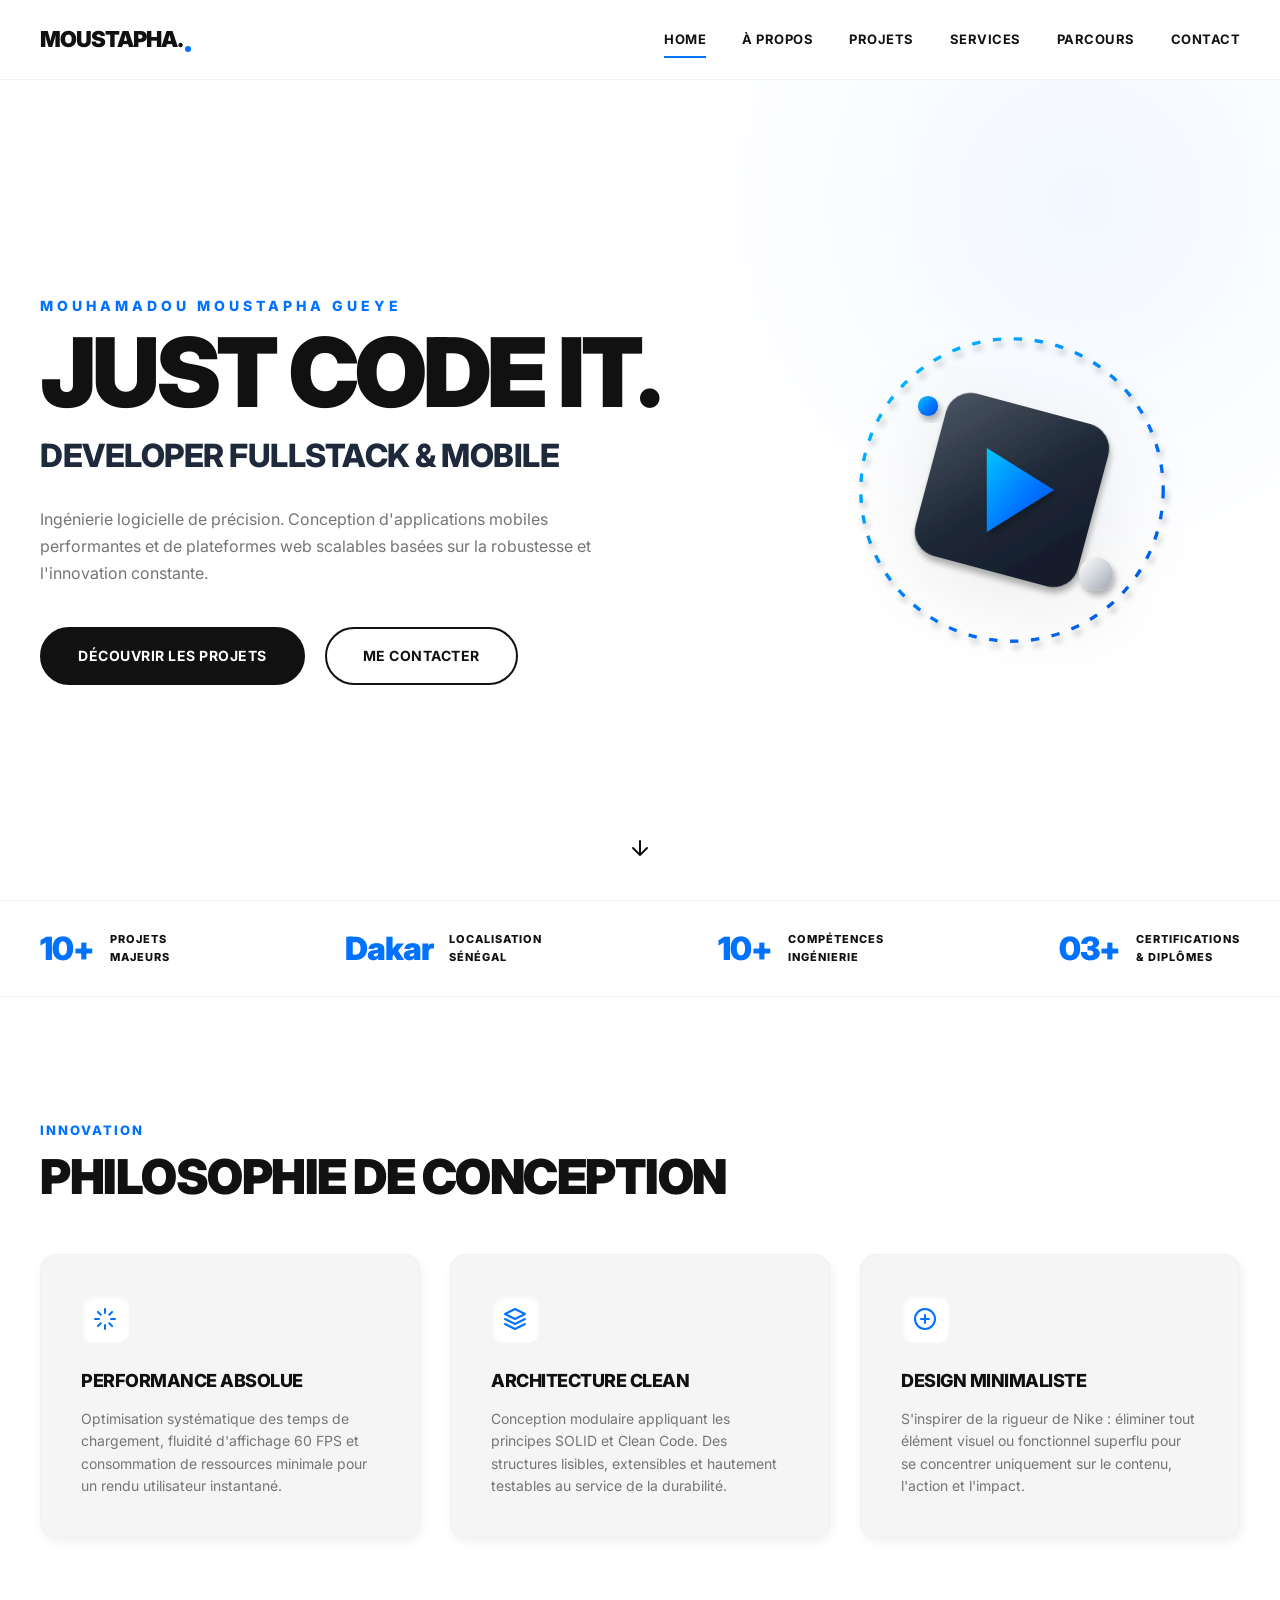
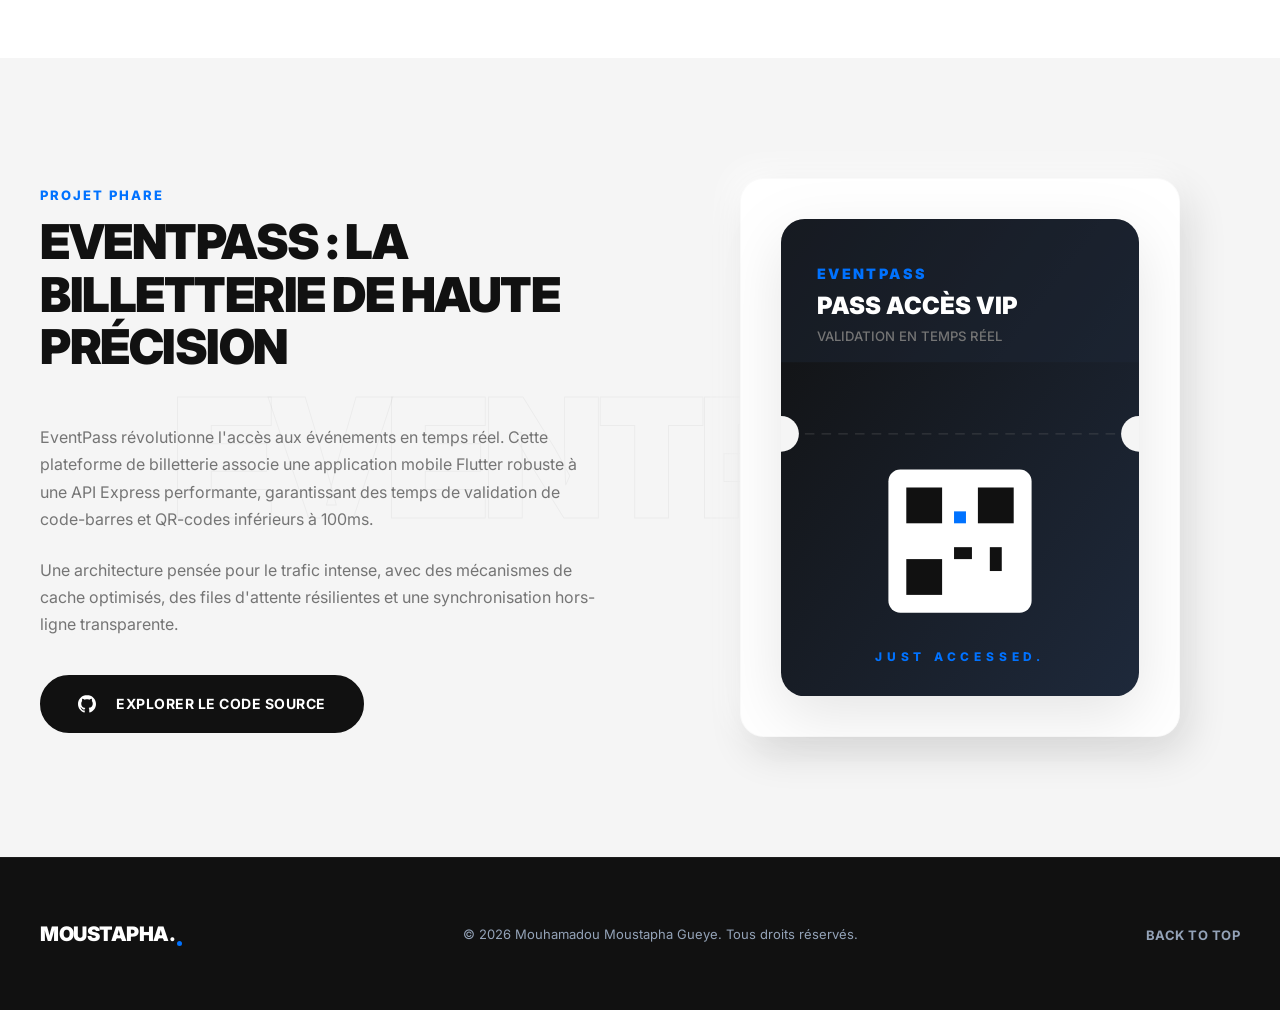
==== commit aa8a70ce: "that's fine" ====
--- a/index.html
+++ b/index.html
@@ -27,6 +27,7 @@
                 <a href="index.html" class="nav-link">Home</a>
                 <a href="about.html" class="nav-link">À Propos</a>
                 <a href="projects.html" class="nav-link">Projets</a>
+                <a href="services.html" class="nav-link">Services</a>
                 <a href="skills.html" class="nav-link">Parcours</a>
                 <a href="contact.html" class="nav-link">Contact</a>
             </nav>
--- a/style.css
+++ b/style.css
@@ -1340,3 +1340,377 @@
         justify-content: center;
     }
 }
+
+/* ==========================================================================
+   SERVICES & BUDGET ESTIMATOR SECTION
+   ========================================================================== */
+.services-section {
+    padding: 120px 0;
+    background-color: var(--color-white);
+}
+
+.estimator-container {
+    max-width: 800px;
+    margin: 50px auto 0 auto;
+    background-color: var(--color-gray-light);
+    border-radius: 24px;
+    padding: 40px;
+    box-shadow: var(--shadow-3d-lg);
+    border: 1px solid rgba(0, 0, 0, 0.02);
+}
+
+/* Step Indicators */
+.estimator-steps {
+    display: flex;
+    justify-content: space-between;
+    align-items: center;
+    position: relative;
+    margin-bottom: 50px;
+}
+
+.estimator-steps::before {
+    content: '';
+    position: absolute;
+    top: 20px;
+    left: 40px;
+    right: 40px;
+    height: 2px;
+    background-color: rgba(0, 0, 0, 0.05);
+    z-index: 1;
+}
+
+.step-indicator {
+    display: flex;
+    flex-direction: column;
+    align-items: center;
+    position: relative;
+    z-index: 2;
+    width: 80px;
+}
+
+.step-indicator .step-num {
+    width: 40px;
+    height: 40px;
+    border-radius: 50%;
+    background-color: var(--color-white);
+    border: 2px solid rgba(0, 0, 0, 0.05);
+    display: flex;
+    align-items: center;
+    justify-content: center;
+    font-size: 16px;
+    font-weight: 800;
+    color: var(--color-gray-medium);
+    transition: var(--transition-smooth);
+}
+
+.step-indicator.active .step-num {
+    background-color: var(--color-dark);
+    border-color: var(--color-dark);
+    color: var(--color-white);
+    box-shadow: var(--shadow-3d-sm);
+}
+
+.step-indicator.completed .step-num {
+    background-color: var(--color-azur);
+    border-color: var(--color-azur);
+    color: var(--color-white);
+}
+
+.step-indicator .step-label {
+    margin-top: 10px;
+    font-size: 11px;
+    font-weight: 800;
+    text-transform: uppercase;
+    letter-spacing: 0.5px;
+    color: var(--color-gray-medium);
+}
+
+.step-indicator.active .step-label {
+    color: var(--color-dark);
+}
+
+/* Step contents */
+.step-content {
+    display: none;
+    min-height: 280px;
+}
+
+.step-content.active {
+    display: block;
+    animation: fadeInUp 0.4s ease forwards;
+}
+
+.step-title {
+    font-size: 22px;
+    font-weight: 800;
+    color: var(--color-dark);
+    margin-bottom: 30px;
+    letter-spacing: -0.5px;
+}
+
+/* Options Grid layout */
+.options-grid {
+    display: grid;
+    gap: 20px;
+}
+
+.grid-2x2 {
+    grid-template-columns: 1fr 1fr;
+}
+
+.grid-3col {
+    grid-template-columns: repeat(3, 1fr);
+}
+
+.option-card {
+    position: relative;
+    cursor: pointer;
+}
+
+.option-card input[type="radio"],
+.option-card input[type="checkbox"] {
+    position: absolute;
+    opacity: 0;
+    cursor: pointer;
+}
+
+.option-card-inner {
+    background-color: var(--color-white);
+    border: 2px solid transparent;
+    border-radius: 16px;
+    padding: 30px 24px;
+    display: flex;
+    flex-direction: column;
+    gap: 8px;
+    box-shadow: var(--shadow-3d-sm);
+    transition: var(--transition-smooth);
+}
+
+.option-card:hover .option-card-inner {
+    transform: translateY(-4px);
+    box-shadow: var(--shadow-3d-md);
+    border-color: rgba(0, 0, 0, 0.05);
+}
+
+.option-card input:checked + .option-card-inner {
+    border-color: var(--color-azur);
+    box-shadow: 0 10px 20px rgba(0, 114, 255, 0.1);
+}
+
+.option-card .option-name {
+    font-size: 16px;
+    font-weight: 800;
+    color: var(--color-dark);
+}
+
+.option-card .option-price {
+    font-size: 14px;
+    font-weight: 600;
+    color: var(--color-azur);
+}
+
+/* Result box */
+.result-box {
+    text-align: center;
+    background-color: var(--color-white);
+    border-radius: 20px;
+    padding: 40px;
+    box-shadow: var(--shadow-3d-sm);
+}
+
+.result-heading {
+    font-size: 16px;
+    font-weight: 800;
+    text-transform: uppercase;
+    color: var(--color-gray-medium);
+    letter-spacing: 1px;
+    margin-bottom: 16px;
+}
+
+.result-price-container {
+    display: flex;
+    justify-content: center;
+    align-items: baseline;
+    gap: 10px;
+    margin-bottom: 16px;
+}
+
+.result-value {
+    font-size: 54px;
+    font-weight: 900;
+    color: var(--color-dark);
+    letter-spacing: -2px;
+}
+
+.result-currency {
+    font-size: 20px;
+    font-weight: 800;
+    color: var(--color-azur);
+}
+
+.result-disclaimer {
+    font-size: 13px;
+    color: var(--color-gray-medium);
+    margin-bottom: 30px;
+}
+
+.estimator-nav {
+    display: flex;
+    justify-content: space-between;
+    margin-top: 40px;
+    border-top: 1px solid rgba(0, 0, 0, 0.05);
+    padding-top: 30px;
+}
+
+@media (max-width: 768px) {
+    .grid-2x2, .grid-3col {
+        grid-template-columns: 1fr;
+    }
+    
+    .estimator-steps::before {
+        display: none;
+    }
+    
+    .estimator-steps {
+        flex-wrap: wrap;
+        gap: 10px;
+    }
+    
+    .step-indicator {
+        width: calc(50% - 10px);
+        flex-direction: row;
+        gap: 10px;
+        align-items: center;
+    }
+    
+    .step-indicator .step-label {
+        margin-top: 0;
+    }
+}
+
+/* --- Services Details Section --- */
+.services-details-section {
+    padding: 100px 0;
+    background-color: var(--color-gray-light);
+}
+
+.services-details-grid {
+    display: grid;
+    grid-template-columns: repeat(2, 1fr);
+    gap: 30px;
+    margin-top: 50px;
+}
+
+.service-detail-card {
+    background-color: var(--color-white);
+    padding: 40px;
+    border-radius: 16px;
+    box-shadow: var(--shadow-3d-sm);
+    border: 1px solid rgba(0, 0, 0, 0.02);
+    transition: var(--transition-smooth);
+}
+
+.service-detail-card:hover {
+    transform: translateY(-5px);
+    box-shadow: var(--shadow-3d-md);
+    border-color: var(--color-azur-light);
+}
+
+.service-detail-card h4 {
+    font-size: 18px;
+    font-weight: 800;
+    color: var(--color-dark);
+    text-transform: uppercase;
+    margin-bottom: 16px;
+    letter-spacing: -0.5px;
+}
+
+.service-detail-card p {
+    font-size: 14px;
+    color: var(--color-gray-medium);
+    line-height: 1.6;
+}
+
+/* --- FAQ Section --- */
+.faq-section {
+    padding: 120px 0;
+    background-color: var(--color-white);
+}
+
+.faq-accordion {
+    max-width: 800px;
+    margin: 50px auto 0 auto;
+    display: flex;
+    flex-direction: column;
+    gap: 16px;
+}
+
+.faq-item {
+    background-color: var(--color-gray-light);
+    border-radius: 16px;
+    border: 1px solid rgba(0, 0, 0, 0.02);
+    overflow: hidden;
+    transition: var(--transition-smooth);
+}
+
+.faq-item.active {
+    background-color: var(--color-white);
+    border-color: var(--color-azur-light);
+    box-shadow: var(--shadow-3d-md);
+}
+
+.faq-question {
+    width: 100%;
+    text-align: left;
+    background: none;
+    border: none;
+    padding: 24px 30px;
+    font-size: 16px;
+    font-weight: 800;
+    color: var(--color-dark);
+    cursor: pointer;
+    display: flex;
+    justify-content: space-between;
+    align-items: center;
+    transition: var(--transition-smooth);
+}
+
+.faq-question::after {
+    content: '+';
+    font-size: 20px;
+    font-weight: 400;
+    color: var(--color-gray-medium);
+    transition: transform 0.3s ease;
+}
+
+.faq-item.active .faq-question::after {
+    content: '-';
+    transform: rotate(180deg);
+    color: var(--color-azur);
+}
+
+.faq-answer {
+    max-height: 0;
+    overflow: hidden;
+    padding: 0 30px;
+    transition: max-height 0.3s cubic-bezier(0, 1, 0, 1), padding 0.3s ease;
+}
+
+.faq-item.active .faq-answer {
+    max-height: 1000px; /* Valeur importante pour permettre le déploiement complet */
+    padding: 0 30px 30px 30px;
+    transition: max-height 0.5s ease-in, padding 0.3s ease;
+}
+
+.faq-answer p {
+    font-size: 14px;
+    color: var(--color-gray-medium);
+    line-height: 1.6;
+}
+
+@media (max-width: 768px) {
+    .services-details-grid {
+        grid-template-columns: 1fr;
+        gap: 20px;
+    }
+}
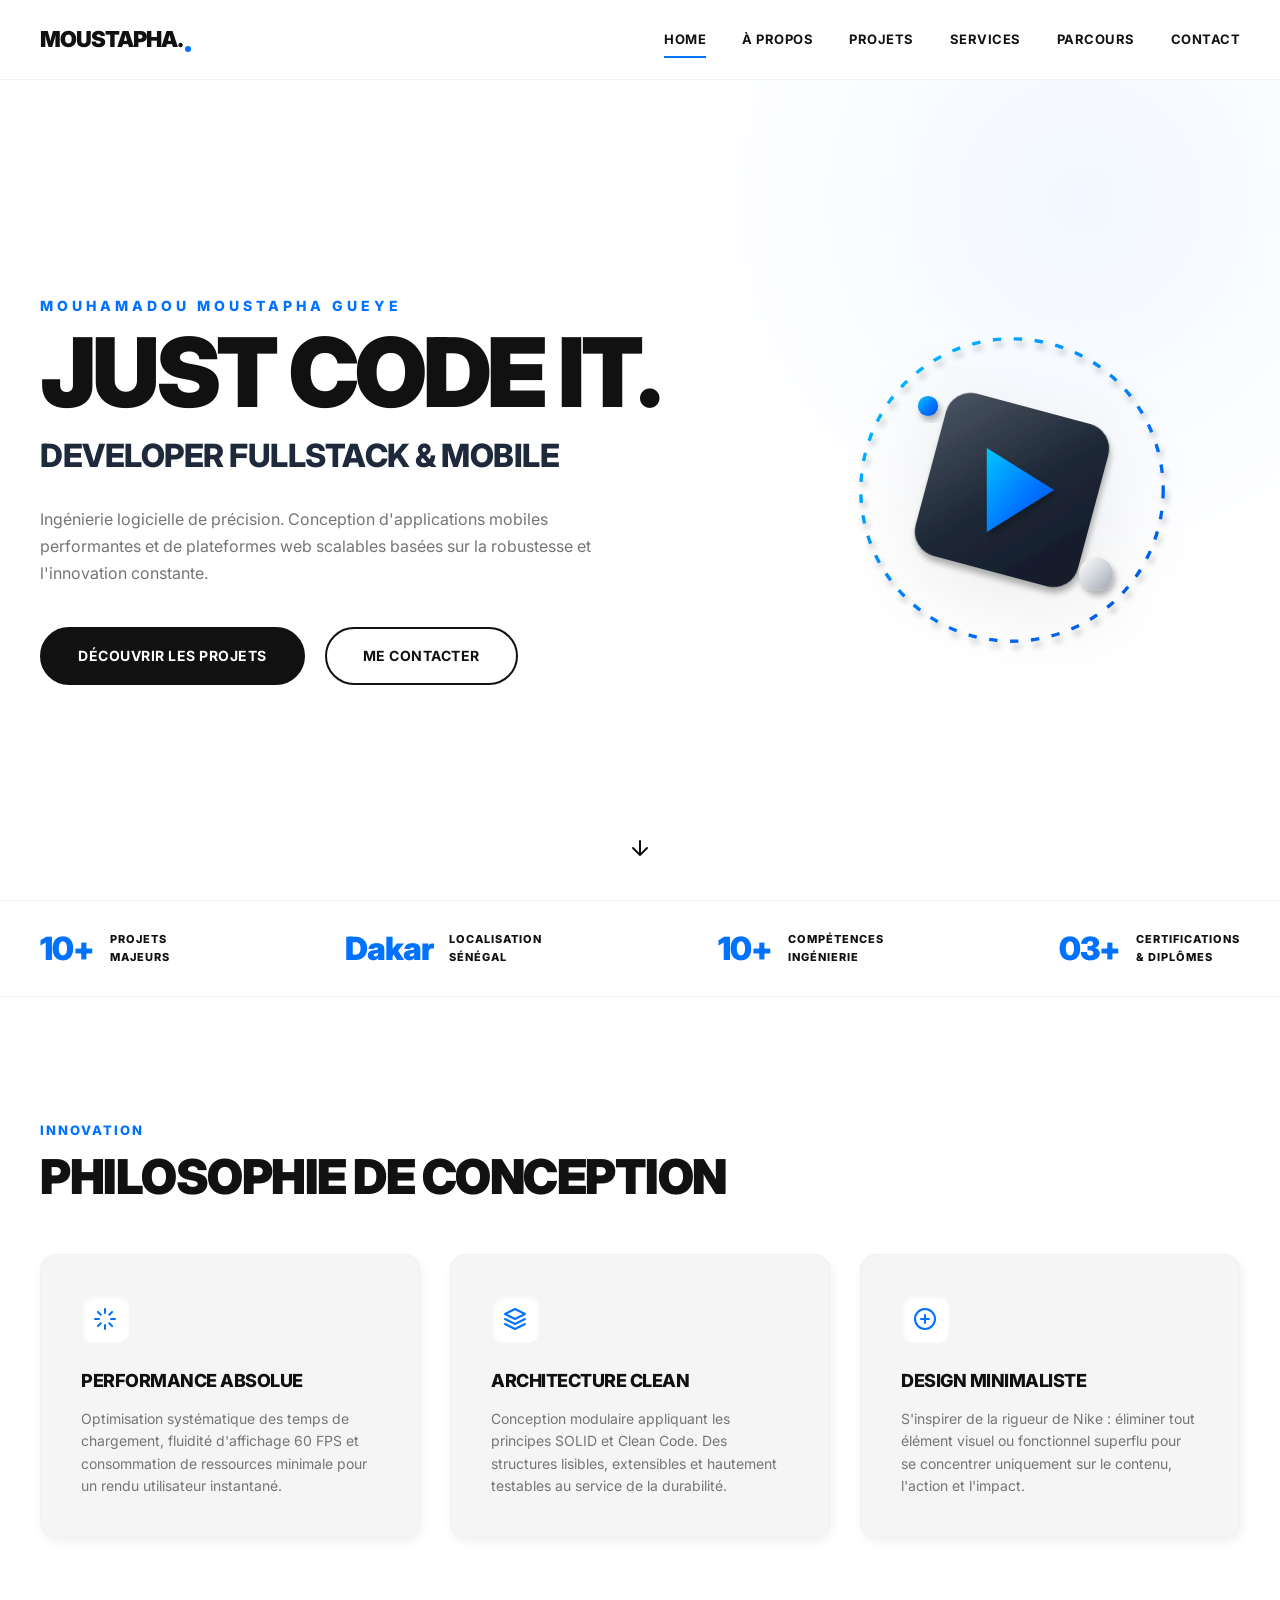
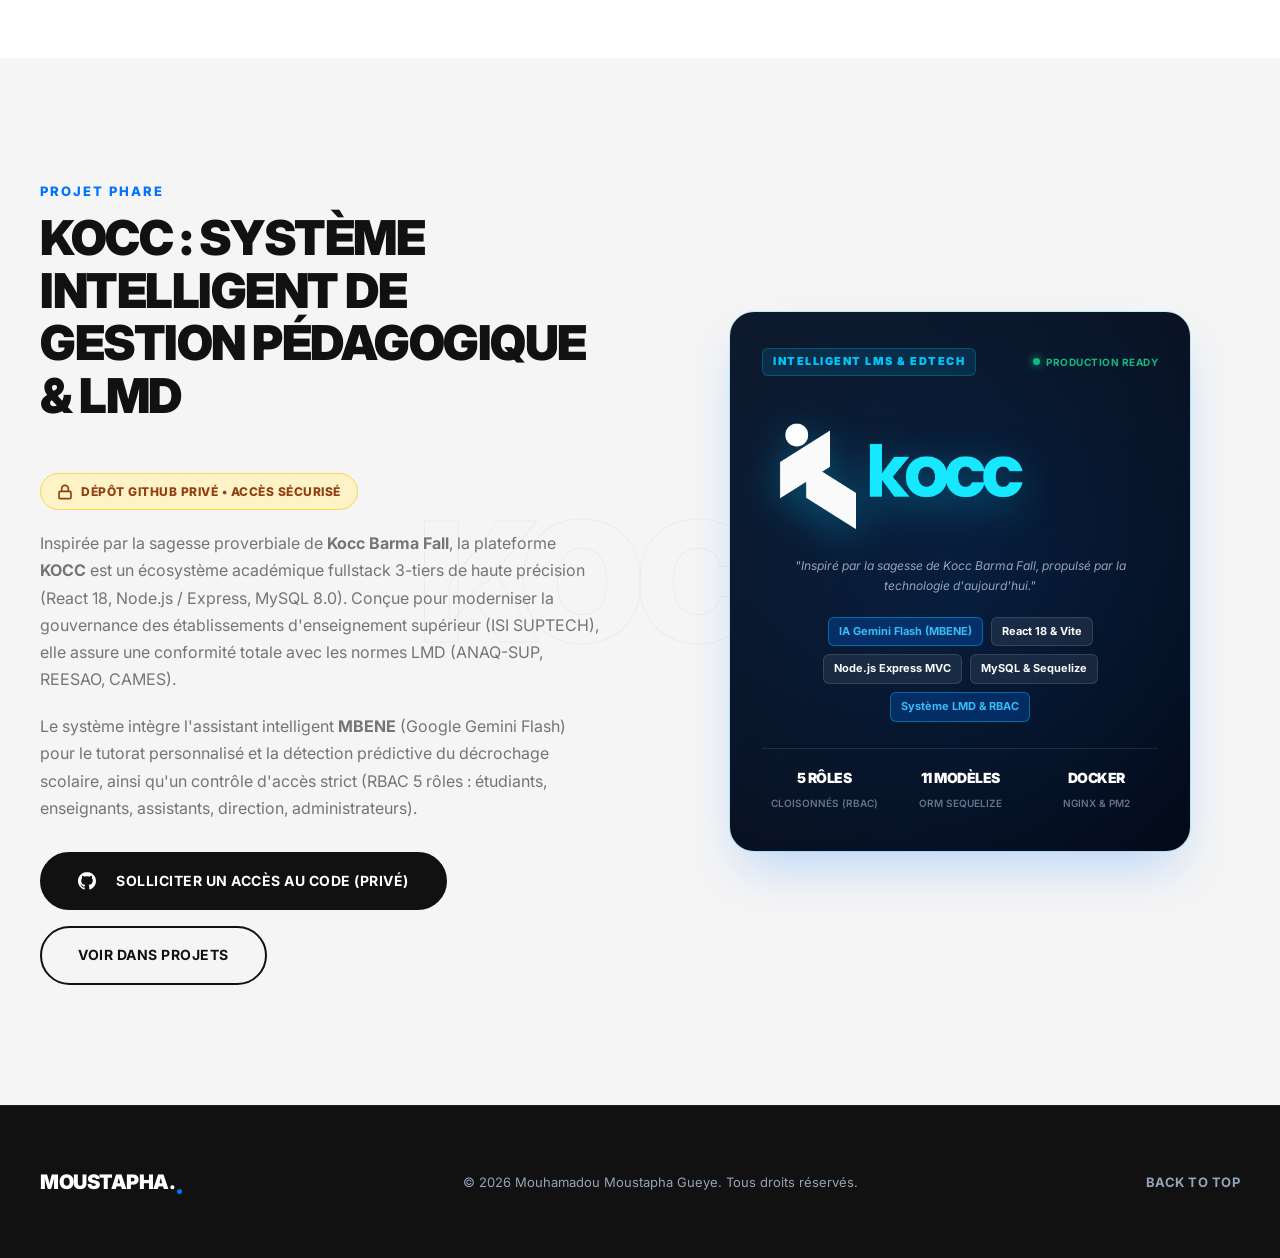
==== commit 70aef22f: "ajout projet phare" ====
--- a/index.html
+++ b/index.html
@@ -186,7 +186,7 @@
 
     <!-- Section Projet Phare (Nike Billboard Style) -->
     <section class="featured-project-section">
-        <div class="bg-watermark-text">EVENTPASS</div>
+        <div class="bg-watermark-text">KOCC</div>
 
         <div class="container">
             <div class="featured-grid">
@@ -195,76 +195,90 @@
                 <div class="featured-info scroll-anim">
                     <div class="section-header">
                         <span class="section-tag">PROJET PHARE</span>
-                        <h2 class="section-title">EVENTPASS : LA BILLETTERIE DE HAUTE PRÉCISION</h2>
-                    </div>
-                    <p class="about-paragraph" style="margin-bottom: 24px;">
-                        EventPass révolutionne l'accès aux événements en temps réel. Cette plateforme de billetterie
-                        associe une application mobile Flutter robuste à une API Express performante, garantissant des
-                        temps de validation de code-barres et QR-codes inférieurs à 100ms.
+                        <h2 class="section-title">KOCC : SYSTÈME INTELLIGENT DE GESTION PÉDAGOGIQUE & LMD</h2>
+                    </div>
+
+                    <div class="private-repo-pill">
+                        <svg viewBox="0 0 24 24" width="16" height="16" fill="none" stroke="currentColor" stroke-width="2.5" stroke-linecap="round" stroke-linejoin="round">
+                            <rect x="3" y="11" width="18" height="11" rx="2" ry="2"></rect>
+                            <path d="M7 11V7a5 5 0 0 1 10 0v4"></path>
+                        </svg>
+                        <span>Dépôt GitHub Privé • Accès Sécurisé</span>
+                    </div>
+
+                    <p class="about-paragraph" style="margin-bottom: 20px;">
+                        Inspirée par la sagesse proverbiale de <strong>Kocc Barma Fall</strong>, la plateforme <strong>KOCC</strong> est un écosystème académique fullstack 3-tiers de haute précision (React 18, Node.js / Express, MySQL 8.0). Conçue pour moderniser la gouvernance des établissements d'enseignement supérieur (ISI SUPTECH), elle assure une conformité totale avec les normes LMD (ANAQ-SUP, REESAO, CAMES).
                     </p>
-                    <p class="about-paragraph" style="margin-bottom: 36px;">
-                        Une architecture pensée pour le trafic intense, avec des mécanismes de cache optimisés, des
-                        files d'attente résilientes et une synchronisation hors-ligne transparente.
+                    <p class="about-paragraph" style="margin-bottom: 30px;">
+                        Le système intègre l'assistant intelligent <strong>MBENE</strong> (Google Gemini Flash) pour le tutorat personnalisé et la détection prédictive du décrochage scolaire, ainsi qu'un contrôle d'accès strict (RBAC 5 rôles : étudiants, enseignants, assistants, direction, administrateurs).
                     </p>
 
-                    <a href="https://github.com/Baay-Faal/eventpass.git" target="_blank" rel="noopener noreferrer"
-                        class="btn btn-primary" id="featured-btn-github">
-                        <svg viewBox="0 0 24 24" width="18" height="18" fill="#FFFFFF" style="display: inline-block; vertical-align: middle; margin-right: 8px;">
-                            <path d="M12 0C5.37 0 0 5.37 0 12c0 5.302 3.438 9.8 8.207 11.387.599.111.793-.261.793-.577v-2.234c-3.338.724-4.033-1.416-4.033-1.416-.546-1.387-1.333-1.756-1.333-1.756-1.089-.745.083-.729.083-.729 1.205.084 1.839 1.237 1.839 1.237 1.07 1.834 2.807 1.304 3.492.997.107-.775.418-1.305.762-1.604-2.665-.305-5.467-1.334-5.467-5.93 0-1.311.469-2.381 1.235-3.221-.124-.303-.535-1.524.117-3.176 0 0 1.008-.322 3.301 1.23.957-.266 1.983-.399 3.003-.404 1.02.005 2.047.138 3.006.404 2.291-1.552 3.297-1.23 3.297-1.23.653 1.653.242 2.874.118 3.176.77.84 1.235 1.911 1.235 3.221 0 4.609-2.807 5.624-5.479 5.921.43.372.823 1.102.823 2.222v3.293c0 .319.192.694.801.576 4.765-1.589 8.199-6.086 8.199-11.386 0-6.627-5.373-12-12-12z"/>
-                        </svg>
-                        <span>Explorer le code source</span>
-                    </a>
-                </div>
-
-                <!-- Right: Visual Ticket Mockup (Nike Ad Visual Style) -->
+                    <div class="featured-actions-kocc">
+                        <a href="contact.html?subject=Demande%20d'acc%C3%A8s%20-%20Projet%20KOCC"
+                            class="btn btn-primary" id="featured-btn-kocc-access">
+                            <svg viewBox="0 0 24 24" width="18" height="18" fill="#FFFFFF" style="display: inline-block; vertical-align: middle; margin-right: 8px;">
+                                <path d="M12 0C5.37 0 0 5.37 0 12c0 5.302 3.438 9.8 8.207 11.387.599.111.793-.261.793-.577v-2.234c-3.338.724-4.033-1.416-4.033-1.416-.546-1.387-1.333-1.756-1.333-1.756-1.089-.745.083-.729.083-.729 1.205.084 1.839 1.237 1.839 1.237 1.07 1.834 2.807 1.304 3.492.997.107-.775.418-1.305.762-1.604-2.665-.305-5.467-1.334-5.467-5.93 0-1.311.469-2.381 1.235-3.221-.124-.303-.535-1.524.117-3.176 0 0 1.008-.322 3.301 1.23.957-.266 1.983-.399 3.003-.404 1.02.005 2.047.138 3.006.404 2.291-1.552 3.297-1.23 3.297-1.23.653 1.653.242 2.874.118 3.176.77.84 1.235 1.911 1.235 3.221 0 4.609-2.807 5.624-5.479 5.921.43.372.823 1.102.823 2.222v3.293c0 .319.192.694.801.576 4.765-1.589 8.199-6.086 8.199-11.386 0-6.627-5.373-12-12-12z"/>
+                            </svg>
+                            <span>Solliciter un accès au code (Privé)</span>
+                        </a>
+                        <a href="projects.html#project-card-kocc" class="btn btn-secondary" id="featured-btn-kocc-details">
+                            <span>Voir dans Projets</span>
+                        </a>
+                    </div>
+                </div>
+
+                <!-- Right: Visual Billboard Mockup with Official KOCC Logo -->
                 <div class="featured-visual scroll-anim">
-                    <div class="featured-card-3d">
-                        <!-- 3D Ticket SVG Graphic -->
-                        <svg viewBox="0 0 300 400" width="100%" height="auto"
-                            style="filter: drop-shadow(0 20px 30px rgba(0,0,0,0.1));">
-                            <defs>
-                                <linearGradient id="ticket-grad" x1="0%" y1="0%" x2="100%" y2="100%">
-                                    <stop offset="0%" stop-color="#111111" />
-                                    <stop offset="100%" stop-color="#1E293B" />
-                                </linearGradient>
-                            </defs>
-                            <!-- Card background -->
-                            <rect width="300" height="400" rx="20" fill="url(#ticket-grad)" />
-                            <!-- Glowing Top Border Accent -->
-                            <path d="M 20 0 L 280 0 A 20 20 0 0 1 300 20 L 300 120 L 0 120 L 0 20 A 20 20 0 0 1 20 0 Z"
-                                fill="#1E293B" opacity="0.4" />
-
-                            <!-- Header Info -->
-                            <text x="30" y="50" font-family="'Inter', sans-serif" font-weight="900" font-size="12"
-                                fill="#0072FF" letter-spacing="2">EVENTPASS</text>
-                            <text x="30" y="80" font-family="'Inter', sans-serif" font-weight="900" font-size="20"
-                                fill="#FFFFFF">PASS ACCÈS VIP</text>
-                            <text x="30" y="102" font-family="'Inter', sans-serif" font-weight="500" font-size="11"
-                                fill="#757575">VALIDATION EN TEMPS RÉEL</text>
-
-                            <!-- Middle cutouts (Ticket style) -->
-                            <circle cx="0" cy="180" r="15" fill="#F5F5F5" />
-                            <circle cx="300" cy="180" r="15" fill="#F5F5F5" />
-                            <line x1="20" y1="180" x2="280" y2="180" stroke="#757575" stroke-dasharray="8 6"
-                                stroke-width="1" opacity="0.3" />
-
-                            <!-- Main Visual Code Representation (Abstract QR-code overlay) -->
-                            <rect x="90" y="210" width="120" height="120" rx="10" fill="#FFFFFF" />
-                            <!-- QR code lines -->
-                            <rect x="105" y="225" width="30" height="30" fill="#111111" />
-                            <rect x="165" y="225" width="30" height="30" fill="#111111" />
-                            <rect x="105" y="285" width="30" height="30" fill="#111111" />
-                            <!-- Little code details -->
-                            <rect x="145" y="245" width="10" height="10" fill="#0072FF" />
-                            <rect x="145" y="275" width="15" height="10" fill="#111111" />
-                            <rect x="175" y="275" width="10" height="20" fill="#111111" />
-
-                            <!-- Slogan -->
-                            <text x="150" y="370" font-family="'Inter', sans-serif" font-weight="800" font-size="10"
-                                fill="#0072FF" letter-spacing="4" text-anchor="middle">JUST ACCESSED.</text>
-                        </svg>
-                    </div>
-                </div>
+                    <div class="featured-kocc-card">
+                        <!-- Top Bar -->
+                        <div class="kocc-card-topbar">
+                            <span class="kocc-card-tag">INTELLIGENT LMS & EDTECH</span>
+                            <span class="kocc-card-status">
+                                <span class="kocc-card-status-dot"></span>
+                                Production Ready
+                            </span>
+                        </div>
+
+                        <!-- App Logo Display -->
+                        <div class="kocc-logo-container">
+                            <img src="images/kocc-logo-01.png" alt="Logo Officiel de l'application KOCC" class="kocc-app-logo">
+                        </div>
+
+                        <!-- Subtitle / Proverb Quote -->
+                        <p class="kocc-card-slogan">
+                            "Inspiré par la sagesse de Kocc Barma Fall, propulsé par la technologie d'aujourd'hui."
+                        </p>
+
+                        <!-- Highlighting Core Innovations -->
+                        <div class="kocc-features-chips">
+                            <span class="kocc-chip highlight">IA Gemini Flash (MBENE)</span>
+                            <span class="kocc-chip">React 18 & Vite</span>
+                            <span class="kocc-chip">Node.js Express MVC</span>
+                            <span class="kocc-chip">MySQL & Sequelize</span>
+                            <span class="kocc-chip highlight">Système LMD & RBAC</span>
+                        </div>
+
+                        <!-- Technical Metrics Footer -->
+                        <div class="kocc-metrics-row">
+                            <div class="kocc-metric-item">
+                                <span class="kocc-metric-val">5 RÔLES</span>
+                                <span class="kocc-metric-lbl">Cloisonnés (RBAC)</span>
+                            </div>
+                            <div class="kocc-metric-item">
+                                <span class="kocc-metric-val">11 MODÈLES</span>
+                                <span class="kocc-metric-lbl">ORM Sequelize</span>
+                            </div>
+                            <div class="kocc-metric-item">
+                                <span class="kocc-metric-val">DOCKER</span>
+                                <span class="kocc-metric-lbl">Nginx & PM2</span>
+                            </div>
+                        </div>
+                    </div>
+                </div>
+
+            </div>
+        </div>
+    </section>
 
             </div>
         </div>
--- a/style.css
+++ b/style.css
@@ -1317,6 +1317,191 @@
     box-shadow: var(--shadow-3d-lg);
 }
 
+/* KOCC Featured Card Modern Showcase */
+.featured-kocc-card {
+    background: linear-gradient(135deg, #0e1726 0%, #030712 100%);
+    border-radius: 24px;
+    padding: 36px 32px;
+    box-shadow: 0 25px 50px -12px rgba(0, 114, 255, 0.25), 0 0 0 1px rgba(0, 198, 255, 0.2);
+    width: 100%;
+    max-width: 460px;
+    position: relative;
+    overflow: hidden;
+    transition: var(--transition-smooth);
+}
+
+.featured-kocc-card::before {
+    content: '';
+    position: absolute;
+    top: -50%;
+    left: -50%;
+    width: 200%;
+    height: 200%;
+    background: radial-gradient(circle at center, rgba(0, 114, 255, 0.15) 0%, transparent 60%);
+    pointer-events: none;
+}
+
+.featured-kocc-card:hover {
+    transform: translateY(-8px) scale(1.02);
+    box-shadow: 0 30px 60px -10px rgba(0, 114, 255, 0.35), 0 0 0 1px rgba(0, 198, 255, 0.4);
+}
+
+.kocc-card-topbar {
+    display: flex;
+    justify-content: space-between;
+    align-items: center;
+    margin-bottom: 24px;
+    position: relative;
+    z-index: 2;
+}
+
+.kocc-card-tag {
+    font-size: 11px;
+    font-weight: 900;
+    letter-spacing: 1.5px;
+    text-transform: uppercase;
+    color: #00C6FF;
+    background: rgba(0, 198, 255, 0.12);
+    padding: 4px 10px;
+    border-radius: 6px;
+    border: 1px solid rgba(0, 198, 255, 0.25);
+}
+
+.kocc-card-status {
+    font-size: 10px;
+    font-weight: 700;
+    color: #10B981;
+    display: flex;
+    align-items: center;
+    gap: 6px;
+    letter-spacing: 0.5px;
+    text-transform: uppercase;
+}
+
+.kocc-card-status-dot {
+    width: 7px;
+    height: 7px;
+    background: #10B981;
+    border-radius: 50%;
+    box-shadow: 0 0 8px #10B981;
+    animation: pulse-dot 2s infinite;
+}
+
+@keyframes pulse-dot {
+    0%, 100% { opacity: 1; transform: scale(1); }
+    50% { opacity: 0.4; transform: scale(0.8); }
+}
+
+.kocc-logo-container {
+    text-align: center;
+    padding: 16px 10px 20px;
+    position: relative;
+    z-index: 2;
+}
+
+.kocc-app-logo {
+    max-width: 260px;
+    width: 100%;
+    height: auto;
+    object-fit: contain;
+    filter: drop-shadow(0 10px 20px rgba(0, 198, 255, 0.35));
+    transition: transform 0.4s ease;
+}
+
+.featured-kocc-card:hover .kocc-app-logo {
+    transform: scale(1.05);
+}
+
+.kocc-card-slogan {
+    font-size: 12px;
+    font-style: italic;
+    color: #94A3B8;
+    text-align: center;
+    margin-bottom: 22px;
+    position: relative;
+    z-index: 2;
+}
+
+.kocc-features-chips {
+    display: flex;
+    flex-wrap: wrap;
+    gap: 8px;
+    margin-bottom: 26px;
+    justify-content: center;
+    position: relative;
+    z-index: 2;
+}
+
+.kocc-chip {
+    font-size: 11px;
+    font-weight: 700;
+    color: #F8FAFC;
+    background: rgba(255, 255, 255, 0.08);
+    border: 1px solid rgba(255, 255, 255, 0.12);
+    padding: 5px 10px;
+    border-radius: 6px;
+    backdrop-filter: blur(8px);
+}
+
+.kocc-chip.highlight {
+    background: rgba(0, 114, 255, 0.25);
+    border-color: rgba(0, 198, 255, 0.4);
+    color: #38BDF8;
+}
+
+.kocc-metrics-row {
+    display: grid;
+    grid-template-columns: repeat(3, 1fr);
+    gap: 12px;
+    padding-top: 18px;
+    border-top: 1px solid rgba(255, 255, 255, 0.1);
+    position: relative;
+    z-index: 2;
+}
+
+.kocc-metric-item {
+    text-align: center;
+}
+
+.kocc-metric-val {
+    display: block;
+    font-size: 14px;
+    font-weight: 900;
+    color: #FFFFFF;
+    letter-spacing: -0.5px;
+}
+
+.kocc-metric-lbl {
+    font-size: 10px;
+    font-weight: 600;
+    color: #64748B;
+    text-transform: uppercase;
+}
+
+/* Private Repo Notice Badge */
+.private-repo-pill {
+    display: inline-flex;
+    align-items: center;
+    gap: 8px;
+    padding: 8px 16px;
+    background: #FEF3C7;
+    border: 1px solid #FCD34D;
+    color: #92400E;
+    border-radius: 30px;
+    font-size: 12px;
+    font-weight: 800;
+    letter-spacing: 0.5px;
+    text-transform: uppercase;
+    margin-bottom: 20px;
+}
+
+.featured-actions-kocc {
+    display: flex;
+    flex-wrap: wrap;
+    align-items: center;
+    gap: 16px;
+}
+
 /* Responsive updates for new sections */
 @media (max-width: 1024px) {
     .philosophy-grid {
@@ -1714,3 +1899,113 @@
         gap: 20px;
     }
 }
+
+/* --- Profile Portrait on About Page --- */
+.profile-portrait-container {
+    position: relative;
+    width: 100%;
+    max-width: 420px;
+    margin: 0 auto;
+}
+
+.profile-portrait-frame {
+    position: relative;
+    border-radius: 24px;
+    overflow: hidden;
+    aspect-ratio: 3 / 4;
+    box-shadow: var(--shadow-3d-lg);
+    border: 1px solid rgba(255, 255, 255, 0.1);
+    transition: var(--transition-smooth);
+}
+
+.profile-portrait-frame::before {
+    content: '';
+    position: absolute;
+    top: 0;
+    left: 0;
+    right: 0;
+    bottom: 0;
+    border-radius: 24px;
+    border: 2px solid var(--color-azur);
+    opacity: 0;
+    transform: scale(0.98);
+    transition: var(--transition-smooth);
+    pointer-events: none;
+    z-index: 2;
+}
+
+.profile-portrait-img {
+    width: 100%;
+    height: 100%;
+    object-fit: cover;
+    filter: grayscale(100%);
+    transition: var(--transition-smooth);
+}
+
+.profile-portrait-overlay {
+    position: absolute;
+    top: 0;
+    left: 0;
+    right: 0;
+    bottom: 0;
+    background: linear-gradient(to top, rgba(0, 0, 0, 0.4) 0%, rgba(0, 0, 0, 0) 50%);
+    pointer-events: none;
+    transition: var(--transition-smooth);
+}
+
+/* Hover effects */
+.profile-portrait-container:hover .profile-portrait-frame {
+    transform: translateY(-5px);
+    box-shadow: 0 20px 40px rgba(0, 114, 255, 0.15);
+}
+
+.profile-portrait-container:hover .profile-portrait-frame::before {
+    opacity: 1;
+    transform: scale(1);
+}
+
+.profile-portrait-container:hover .profile-portrait-img {
+    filter: grayscale(0%);
+}
+
+.profile-portrait-container:hover .profile-portrait-overlay {
+    background: linear-gradient(to top, rgba(0, 114, 255, 0.2) 0%, rgba(0, 0, 0, 0) 50%);
+}
+
+/* Corner Floating Tag */
+.profile-experience-tag {
+    position: absolute;
+    bottom: -20px;
+    right: -20px;
+    background-color: var(--color-dark);
+    border: 2px solid var(--color-azur);
+    border-radius: 16px;
+    padding: 16px 24px;
+    display: flex;
+    flex-direction: column;
+    align-items: center;
+    box-shadow: var(--shadow-3d-md);
+    z-index: 3;
+    transition: var(--transition-smooth);
+}
+
+.profile-portrait-container:hover .profile-experience-tag {
+    transform: translate(-5px, -5px) scale(1.05);
+}
+
+.profile-experience-tag .tag-number {
+    font-size: 24px;
+    font-weight: 900;
+    color: var(--color-azur);
+    letter-spacing: -1px;
+    line-height: 1;
+}
+
+.profile-experience-tag .tag-text {
+    font-size: 10px;
+    font-weight: 800;
+    text-transform: uppercase;
+    color: var(--color-white);
+    letter-spacing: 1px;
+    margin-top: 4px;
+}
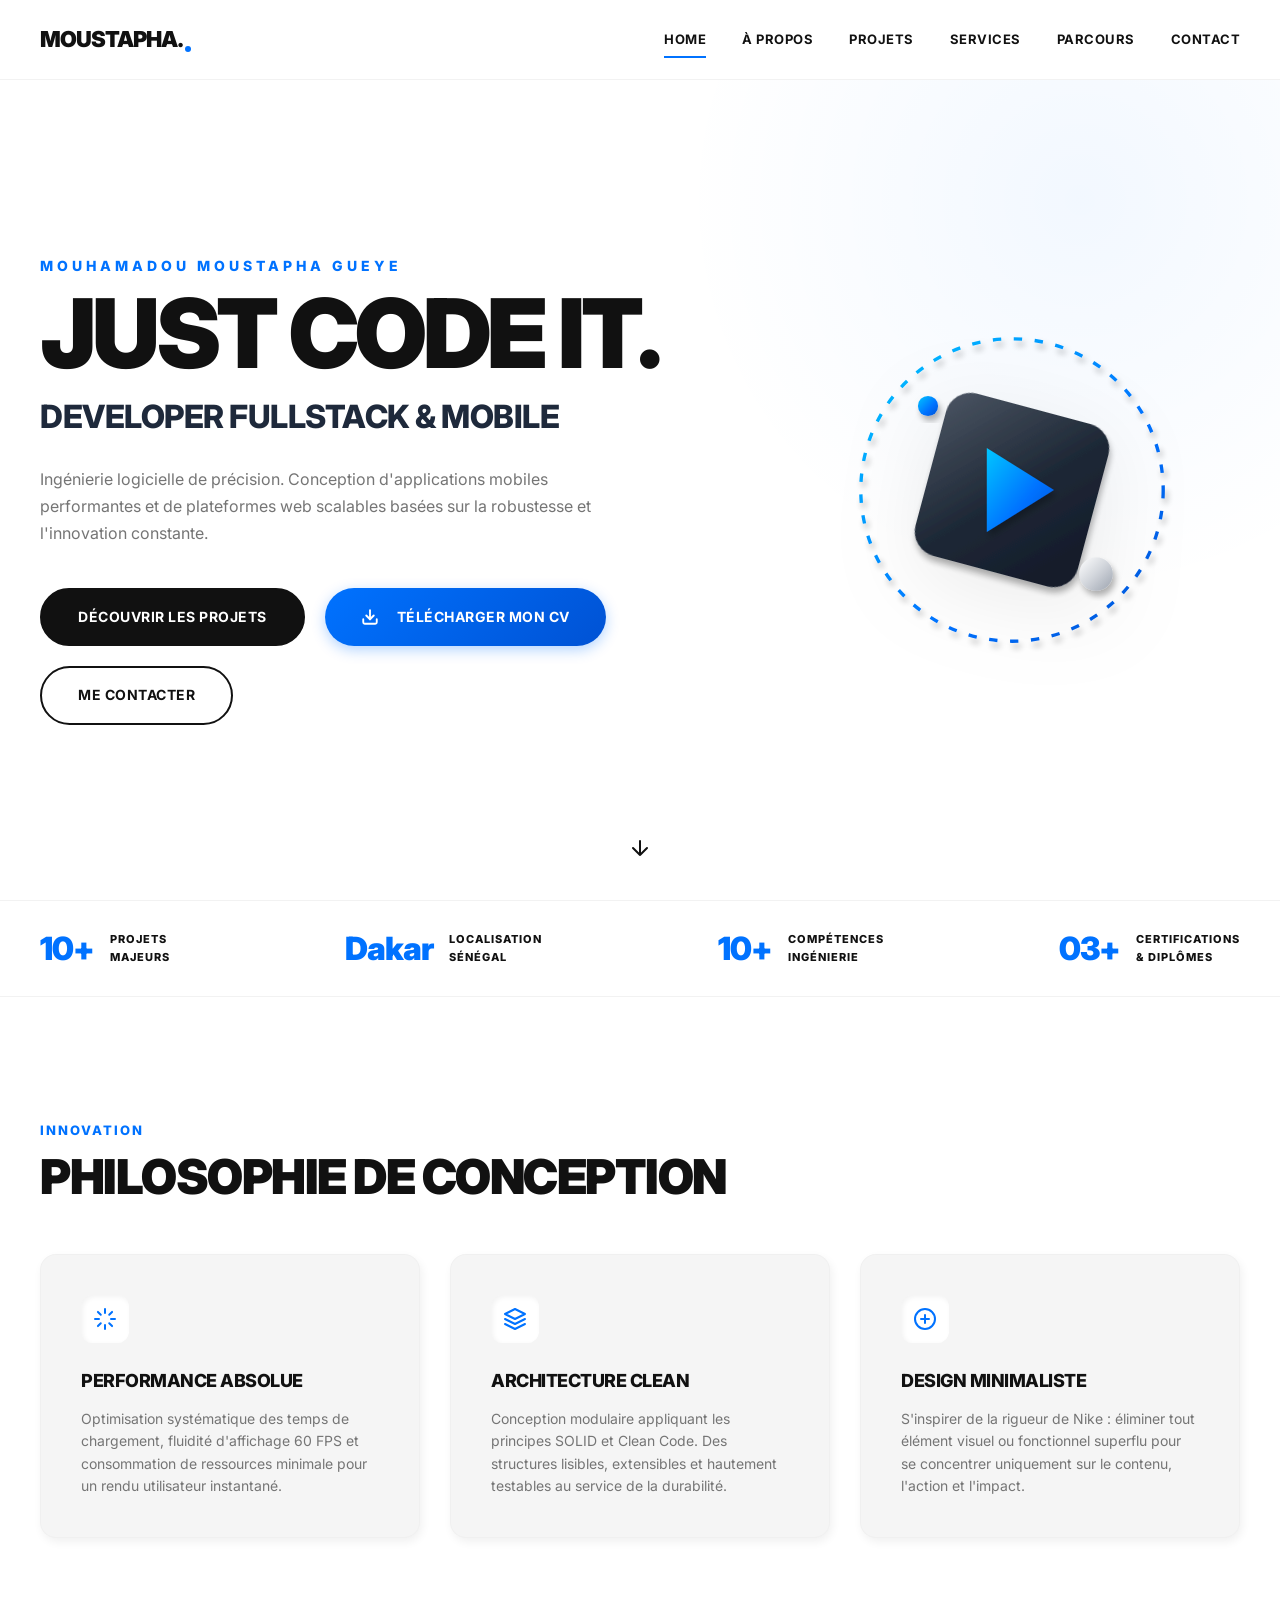
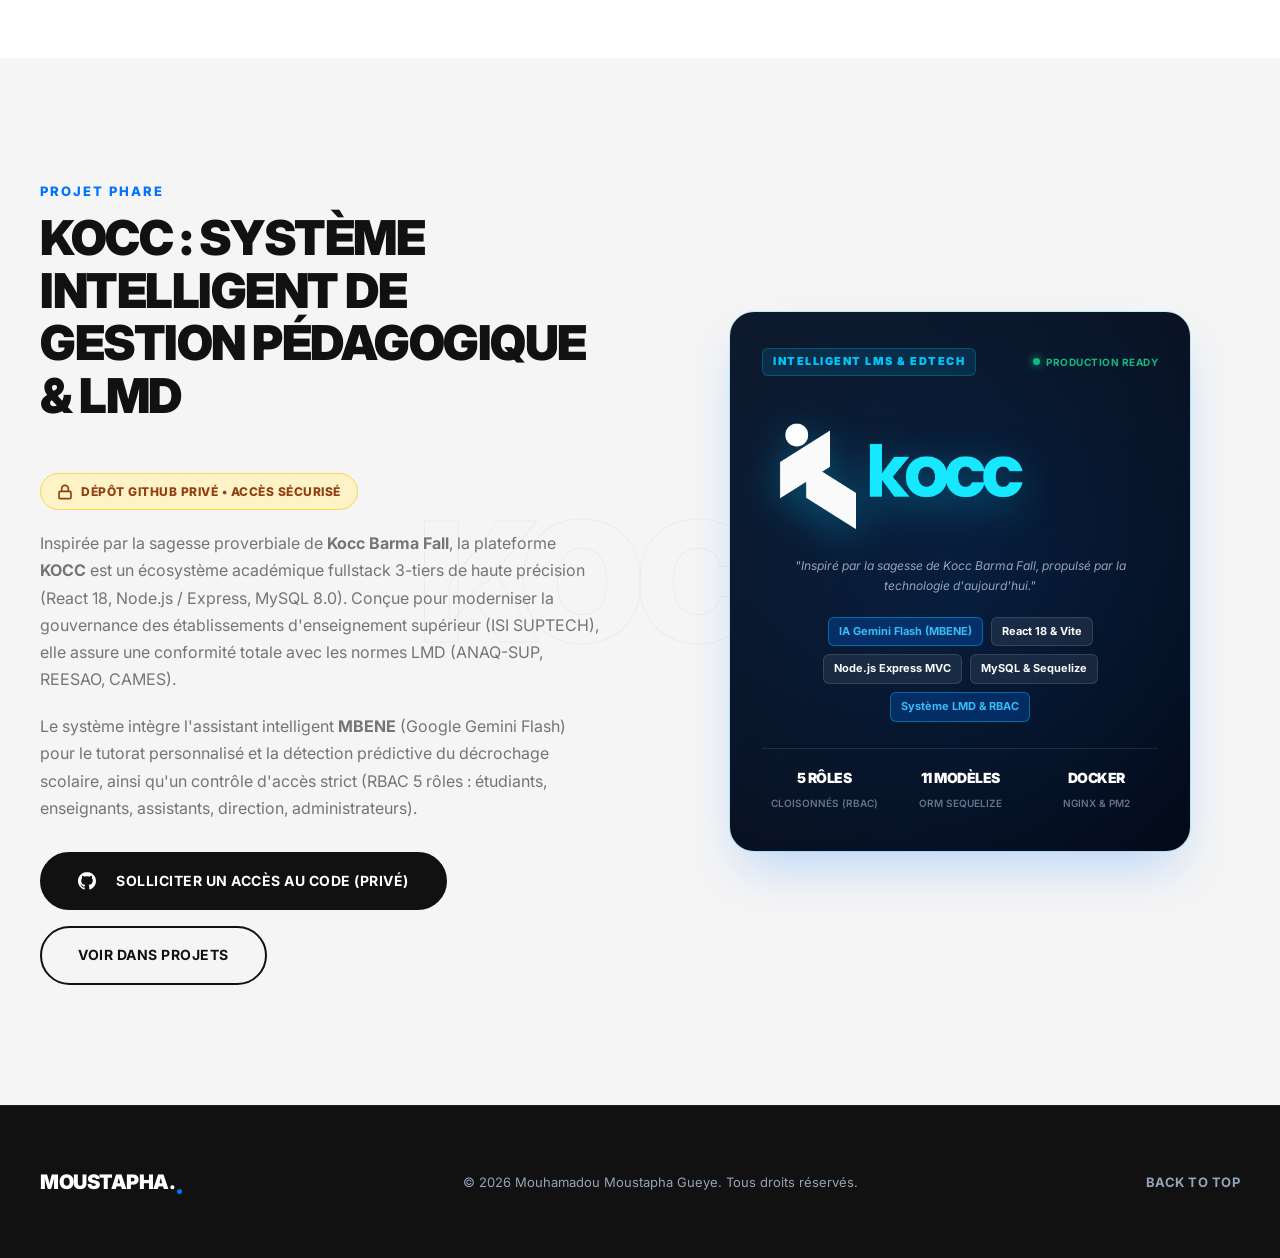
==== commit 5d8a843d: "feat: ajout du bouton de telechargement direct du CV sur l'accueil et a propos" ====
--- a/index.html
+++ b/index.html
@@ -6,7 +6,19 @@
     <meta name="viewport" content="width=device-width, initial-scale=1.0">
     <title>MOUSTAPHA. | Développeur Fullstack & Mobile (Home)</title>
     <meta name="description"
-        content="Page d'accueil du portfolio de Mouhamadou Moustapha Gueye. Ingénierie logicielle de précision.">
+        content="Page d'accueil du portfolio de Mouhamadou Moustapha Gueye. Ingénierie logicielle de précision, Flutter, React, Node.js et projet phare KOCC.">
+    <!-- Open Graph / LinkedIn / WhatsApp / Facebook -->
+    <meta property="og:type" content="website">
+    <meta property="og:url" content="https://baay-faal.github.io/myportfolio/">
+    <meta property="og:title" content="Moustapha Gueye | Développeur Fullstack & Mobile">
+    <meta property="og:description" content="Portfolio d'ingénierie logicielle de Mouhamadou Moustapha Gueye (</Baay_Hacker>). Conception d'applications mobiles Flutter, architectures web robustes et projet phare KOCC.">
+    <meta property="og:image" content="https://baay-faal.github.io/myportfolio/images/linkedin_banner.png">
+    <!-- Twitter Card -->
+    <meta name="twitter:card" content="summary_large_image">
+    <meta name="twitter:url" content="https://baay-faal.github.io/myportfolio/">
+    <meta name="twitter:title" content="Moustapha Gueye | Développeur Fullstack & Mobile">
+    <meta name="twitter:description" content="Portfolio d'ingénierie logicielle de Mouhamadou Moustapha Gueye (</Baay_Hacker>). Conception d'applications mobiles Flutter, architectures web robustes et projet phare KOCC.">
+    <meta name="twitter:image" content="https://baay-faal.github.io/myportfolio/images/linkedin_banner.png">
     <!-- Google Fonts: Inter -->
     <link rel="preconnect" href="https://fonts.googleapis.com">
     <link rel="preconnect" href="https://fonts.gstatic.com" crossorigin>
@@ -58,6 +70,14 @@
                 </p>
                 <div class="hero-actions scroll-anim">
                     <a href="projects.html" class="btn btn-primary" id="hero-btn-projects">Découvrir les Projets</a>
+                    <a href="images/MouhamadouMGueyeCV.pdf" download="CV_Mouhamadou_Moustapha_Gueye.pdf" target="_blank" class="btn btn-cv" id="hero-btn-cv" aria-label="Télécharger le CV de Mouhamadou Moustapha Gueye">
+                        <svg viewBox="0 0 24 24" width="18" height="18" fill="none" stroke="currentColor" stroke-width="2.5" stroke-linecap="round" stroke-linejoin="round" style="display: inline-block; vertical-align: middle; margin-right: 6px;">
+                            <path d="M21 15v4a2 2 0 0 1-2 2H5a2 2 0 0 1-2-2v-4"/>
+                            <polyline points="7 10 12 15 17 10"/>
+                            <line x1="12" y1="15" x2="12" y2="3"/>
+                        </svg>
+                        <span>Télécharger mon CV</span>
+                    </a>
                     <a href="contact.html" class="btn btn-secondary" id="hero-btn-contact">Me Contacter</a>
                 </div>
             </div>
--- a/style.css
+++ b/style.css
@@ -135,6 +135,28 @@
     border-color: var(--color-azur);
     color: var(--color-azur);
     transform: translateY(-2px);
+}
+
+.btn-cv {
+    background: linear-gradient(135deg, #0072FF 0%, #0052D4 100%);
+    color: var(--color-white);
+    border: none;
+    box-shadow: 0 4px 14px rgba(0, 114, 255, 0.3);
+}
+
+.btn-cv:hover {
+    background: linear-gradient(135deg, #00C6FF 0%, #0072FF 100%);
+    color: var(--color-white);
+    transform: translateY(-2px);
+    box-shadow: 0 8px 22px rgba(0, 114, 255, 0.45);
+}
+
+.btn-cv svg {
+    transition: transform 0.3s ease;
+}
+
+.btn-cv:hover svg {
+    transform: translateY(2px);
 }
 
 .btn-full-width {
